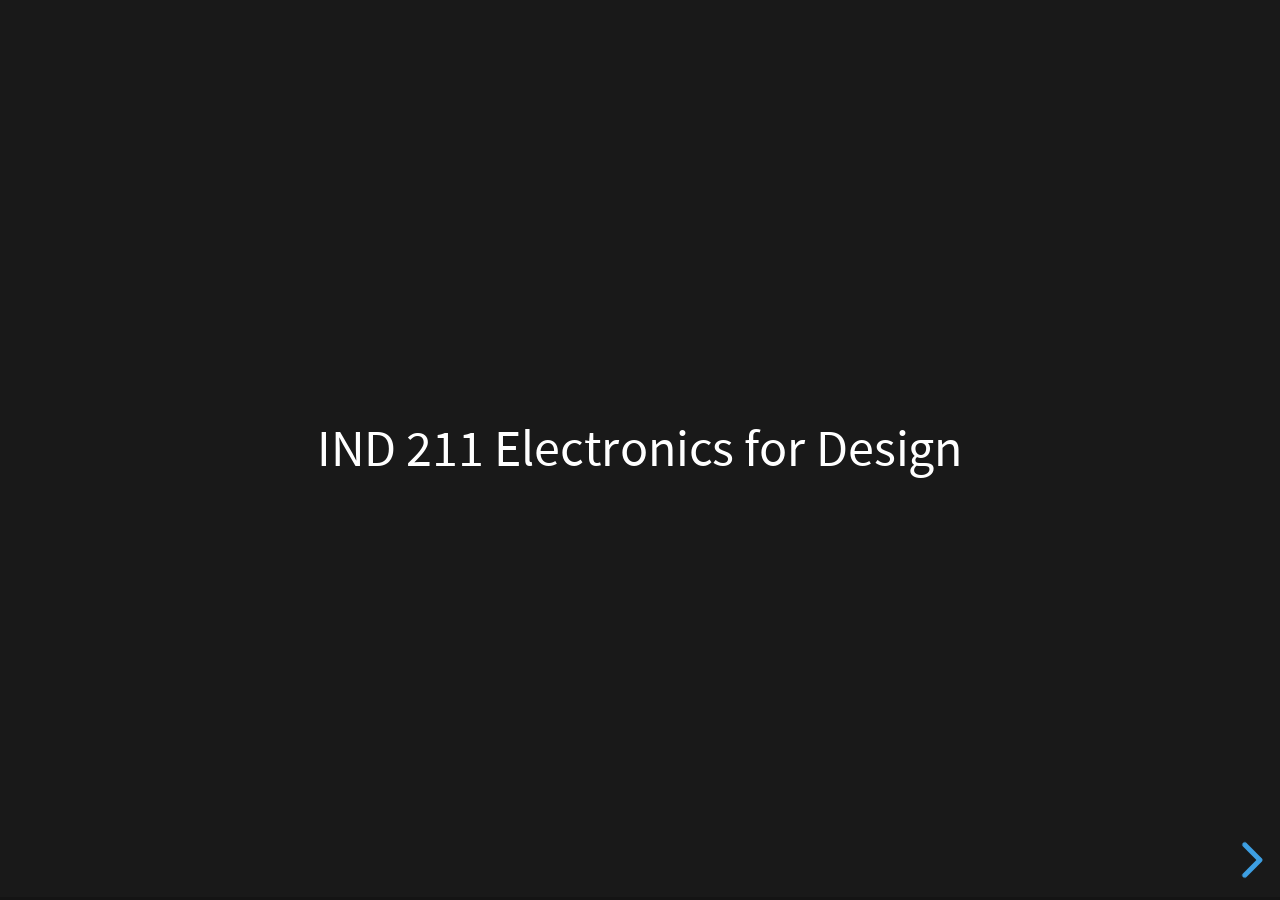
==== index.html @ 90562c4c "update slides indexing page" ====
<!doctype html>
<html lang="en">
	<head>
		<meta charset="utf-8">
		<meta name="viewport" content="width=device-width, initial-scale=1.0, maximum-scale=1.0, user-scalable=no">

		<title>reveal.js</title>

		<link rel="stylesheet" href="dist/reset.css">
		<link rel="stylesheet" href="dist/reveal.css">
		<link rel="stylesheet" href="dist/theme/black.css">

		<!-- Theme used for syntax highlighted code -->
		<link rel="stylesheet" href="plugin/highlight/monokai.css">
	</head>
	<body>
		<div class="reveal">
			<div class="slides">
				<section>IND 211 Electronics for Design</section>
				<section>From Physical Computing to Soma Design</section>
			</div>
		</div>

		<script src="dist/reveal.js"></script>
		<script src="plugin/notes/notes.js"></script>
		<script src="plugin/markdown/markdown.js"></script>
		<script src="plugin/highlight/highlight.js"></script>
		<script>
			// More info about initialization & config:
			// - https://revealjs.com/initialization/
			// - https://revealjs.com/config/
			Reveal.initialize({
				hash: true,

				// Learn about plugins: https://revealjs.com/plugins/
				plugins: [ RevealMarkdown, RevealHighlight, RevealNotes ]
			});
		</script>
	</body>
</html>
---- dist/reveal.css ----
/**
 * reveal.js 5.2.0
 * https://revealjs.com
 * MIT licensed
 *
 * Copyright (C) 2011-2024 Hakim El Hattab, https://hakim.se
 */

.reveal .r-stretch,.reveal .stretch{max-width:none;max-height:none}.reveal pre.r-stretch code,.reveal pre.stretch code{height:100%;max-height:100%;box-sizing:border-box}.reveal .r-fit-text{display:inline-block;white-space:nowrap}.reveal .r-stack{display:grid;grid-template-rows:100%}.reveal .r-stack>*{grid-area:1/1;margin:auto}.reveal .r-hstack,.reveal .r-vstack{display:flex}.reveal .r-hstack img,.reveal .r-hstack video,.reveal .r-vstack img,.reveal .r-vstack video{min-width:0;min-height:0;object-fit:contain}.reveal .r-vstack{flex-direction:column;align-items:center;justify-content:center}.reveal .r-hstack{flex-direction:row;align-items:center;justify-content:center}.reveal .items-stretch{align-items:stretch}.reveal .items-start{align-items:flex-start}.reveal .items-center{align-items:center}.reveal .items-end{align-items:flex-end}.reveal .justify-between{justify-content:space-between}.reveal .justify-around{justify-content:space-around}.reveal .justify-start{justify-content:flex-start}.reveal .justify-center{justify-content:center}.reveal .justify-end{justify-content:flex-end}html.reveal-full-page{width:100%;height:100%;height:100vh;height:calc(var(--vh,1vh) * 100);height:100dvh;overflow:hidden}.reveal-viewport{height:100%;overflow:hidden;position:relative;line-height:1;margin:0;background-color:#fff;color:#000;--r-controls-spacing:12px;--r-overlay-header-height:40px;--r-overlay-margin:0px;--r-overlay-padding:6px;--r-overlay-gap:5px}@media screen and (max-width:1024px),(max-height:768px){.reveal-viewport{--r-overlay-header-height:26px}}.reveal-viewport:fullscreen{top:0!important;left:0!important;width:100%!important;height:100%!important;transform:none!important}.reveal .fragment{transition:all .2s ease}.reveal .fragment:not(.custom){opacity:0;visibility:hidden;will-change:opacity}.reveal .fragment.visible{opacity:1;visibility:inherit}.reveal .fragment.disabled{transition:none}.reveal .fragment.grow{opacity:1;visibility:inherit}.reveal .fragment.grow.visible{transform:scale(1.3)}.reveal .fragment.shrink{opacity:1;visibility:inherit}.reveal .fragment.shrink.visible{transform:scale(.7)}.reveal .fragment.zoom-in{transform:scale(.1)}.reveal .fragment.zoom-in.visible{transform:none}.reveal .fragment.fade-out{opacity:1;visibility:inherit}.reveal .fragment.fade-out.visible{opacity:0;visibility:hidden}.reveal .fragment.semi-fade-out{opacity:1;visibility:inherit}.reveal .fragment.semi-fade-out.visible{opacity:.5;visibility:inherit}.reveal .fragment.strike{opacity:1;visibility:inherit}.reveal .fragment.strike.visible{text-decoration:line-through}.reveal .fragment.fade-up{transform:translate(0,40px)}.reveal .fragment.fade-up.visible{transform:translate(0,0)}.reveal .fragment.fade-down{transform:translate(0,-40px)}.reveal .fragment.fade-down.visible{transform:translate(0,0)}.reveal .fragment.fade-right{transform:translate(-40px,0)}.reveal .fragment.fade-right.visible{transform:translate(0,0)}.reveal .fragment.fade-left{transform:translate(40px,0)}.reveal .fragment.fade-left.visible{transform:translate(0,0)}.reveal .fragment.current-visible,.reveal .fragment.fade-in-then-out{opacity:0;visibility:hidden}.reveal .fragment.current-visible.current-fragment,.reveal .fragment.fade-in-then-out.current-fragment{opacity:1;visibility:inherit}.reveal .fragment.fade-in-then-semi-out{opacity:0;visibility:hidden}.reveal .fragment.fade-in-then-semi-out.visible{opacity:.5;visibility:inherit}.reveal .fragment.fade-in-then-semi-out.current-fragment{opacity:1;visibility:inherit}.reveal .fragment.highlight-blue,.reveal .fragment.highlight-current-blue,.reveal .fragment.highlight-current-green,.reveal .fragment.highlight-current-red,.reveal .fragment.highlight-green,.reveal .fragment.highlight-red{opacity:1;visibility:inherit}.reveal .fragment.highlight-red.visible{color:#ff2c2d}.reveal .fragment.highlight-green.visible{color:#17ff2e}.reveal .fragment.highlight-blue.visible{color:#1b91ff}.reveal .fragment.highlight-current-red.current-fragment{color:#ff2c2d}.reveal .fragment.highlight-current-green.current-fragment{color:#17ff2e}.reveal .fragment.highlight-current-blue.current-fragment{color:#1b91ff}.reveal:after{content:"";font-style:italic}.reveal iframe{z-index:1}.reveal a{position:relative}@keyframes bounce-right{0%,10%,25%,40%,50%{transform:translateX(0)}20%{transform:translateX(10px)}30%{transform:translateX(-5px)}}@keyframes bounce-left{0%,10%,25%,40%,50%{transform:translateX(0)}20%{transform:translateX(-10px)}30%{transform:translateX(5px)}}@keyframes bounce-down{0%,10%,25%,40%,50%{transform:translateY(0)}20%{transform:translateY(10px)}30%{transform:translateY(-5px)}}.reveal .controls{display:none;position:absolute;top:auto;bottom:var(--r-controls-spacing);right:var(--r-controls-spacing);left:auto;z-index:11;color:#000;pointer-events:none;font-size:10px}.reveal .controls button{position:absolute;padding:0;background-color:transparent;border:0;outline:0;cursor:pointer;color:currentColor;transform:scale(.9999);transition:color .2s ease,opacity .2s ease,transform .2s ease;z-index:2;pointer-events:auto;font-size:inherit;visibility:hidden;opacity:0;-webkit-appearance:none;-webkit-tap-highlight-color:transparent}.reveal .controls .controls-arrow:after,.reveal .controls .controls-arrow:before{content:"";position:absolute;top:0;left:0;width:2.6em;height:.5em;border-radius:.25em;background-color:currentColor;transition:all .15s ease,background-color .8s ease;transform-origin:.2em 50%;will-change:transform}.reveal .controls .controls-arrow{position:relative;width:3.6em;height:3.6em}.reveal .controls .controls-arrow:before{transform:translateX(.5em) translateY(1.55em) rotate(45deg)}.reveal .controls .controls-arrow:after{transform:translateX(.5em) translateY(1.55em) rotate(-45deg)}.reveal .controls .controls-arrow:hover:before{transform:translateX(.5em) translateY(1.55em) rotate(40deg)}.reveal .controls .controls-arrow:hover:after{transform:translateX(.5em) translateY(1.55em) rotate(-40deg)}.reveal .controls .controls-arrow:active:before{transform:translateX(.5em) translateY(1.55em) rotate(36deg)}.reveal .controls .controls-arrow:active:after{transform:translateX(.5em) translateY(1.55em) rotate(-36deg)}.reveal .controls .navigate-left{right:6.4em;bottom:3.2em;transform:translateX(-10px)}.reveal .controls .navigate-left.highlight{animation:bounce-left 2s 50 both ease-out}.reveal .controls .navigate-right{right:0;bottom:3.2em;transform:translateX(10px)}.reveal .controls .navigate-right .controls-arrow{transform:rotate(180deg)}.reveal .controls .navigate-right.highlight{animation:bounce-right 2s 50 both ease-out}.reveal .controls .navigate-up{right:3.2em;bottom:6.4em;transform:translateY(-10px)}.reveal .controls .navigate-up .controls-arrow{transform:rotate(90deg)}.reveal .controls .navigate-down{right:3.2em;bottom:-1.4em;padding-bottom:1.4em;transform:translateY(10px)}.reveal .controls .navigate-down .controls-arrow{transform:rotate(-90deg)}.reveal .controls .navigate-down.highlight{animation:bounce-down 2s 50 both ease-out}.reveal .controls[data-controls-back-arrows=faded] .navigate-up.enabled{opacity:.3}.reveal .controls[data-controls-back-arrows=faded] .navigate-up.enabled:hover{opacity:1}.reveal .controls[data-controls-back-arrows=hidden] .navigate-up.enabled{opacity:0;visibility:hidden}.reveal .controls .enabled{visibility:visible;opacity:.9;cursor:pointer;transform:none}.reveal .controls .enabled.fragmented{opacity:.5}.reveal .controls .enabled.fragmented:hover,.reveal .controls .enabled:hover{opacity:1}.reveal:not(.rtl) .controls[data-controls-back-arrows=faded] .navigate-left.enabled{opacity:.3}.reveal:not(.rtl) .controls[data-controls-back-arrows=faded] .navigate-left.enabled:hover{opacity:1}.reveal:not(.rtl) .controls[data-controls-back-arrows=hidden] .navigate-left.enabled{opacity:0;visibility:hidden}.reveal.rtl .controls[data-controls-back-arrows=faded] .navigate-right.enabled{opacity:.3}.reveal.rtl .controls[data-controls-back-arrows=faded] .navigate-right.enabled:hover{opacity:1}.reveal.rtl .controls[data-controls-back-arrows=hidden] .navigate-right.enabled{opacity:0;visibility:hidden}.reveal[data-navigation-mode=linear].has-horizontal-slides .navigate-down,.reveal[data-navigation-mode=linear].has-horizontal-slides .navigate-up{display:none}.reveal:not(.has-vertical-slides) .controls .navigate-left,.reveal[data-navigation-mode=linear].has-horizontal-slides .navigate-left{bottom:1.4em;right:5.5em}.reveal:not(.has-vertical-slides) .controls .navigate-right,.reveal[data-navigation-mode=linear].has-horizontal-slides .navigate-right{bottom:1.4em;right:.5em}.reveal:not(.has-horizontal-slides) .controls .navigate-up{right:1.4em;bottom:5em}.reveal:not(.has-horizontal-slides) .controls .navigate-down{right:1.4em;bottom:.5em}.reveal.has-dark-background .controls{color:#fff}.reveal.has-light-background .controls{color:#000}.reveal.no-hover .controls .controls-arrow:active:before,.reveal.no-hover .controls .controls-arrow:hover:before{transform:translateX(.5em) translateY(1.55em) rotate(45deg)}.reveal.no-hover .controls .controls-arrow:active:after,.reveal.no-hover .controls .controls-arrow:hover:after{transform:translateX(.5em) translateY(1.55em) rotate(-45deg)}@media screen and (min-width:500px){.reveal-viewport{--r-controls-spacing:0.8em}.reveal .controls[data-controls-layout=edges]{top:0;right:0;bottom:0;left:0}.reveal .controls[data-controls-layout=edges] .navigate-down,.reveal .controls[data-controls-layout=edges] .navigate-left,.reveal .controls[data-controls-layout=edges] .navigate-right,.reveal .controls[data-controls-layout=edges] .navigate-up{bottom:auto;right:auto}.reveal .controls[data-controls-layout=edges] .navigate-left{top:50%;left:var(--r-controls-spacing);margin-top:-1.8em}.reveal .controls[data-controls-layout=edges] .navigate-right{top:50%;right:var(--r-controls-spacing);margin-top:-1.8em}.reveal .controls[data-controls-layout=edges] .navigate-up{top:var(--r-controls-spacing);left:50%;margin-left:-1.8em}.reveal .controls[data-controls-layout=edges] .navigate-down{bottom:calc(var(--r-controls-spacing) - 1.4em + .3em);left:50%;margin-left:-1.8em}}.reveal .progress{position:absolute;display:none;height:3px;width:100%;bottom:0;left:0;z-index:10;background-color:rgba(0,0,0,.2);color:#fff}.reveal .progress:after{content:"";display:block;position:absolute;height:10px;width:100%;top:-10px}.reveal .progress span{display:block;height:100%;width:100%;background-color:currentColor;transition:transform .8s cubic-bezier(.26,.86,.44,.985);transform-origin:0 0;transform:scaleX(0)}.reveal .slide-number{position:absolute;display:block;right:8px;bottom:8px;z-index:31;font-family:Helvetica,sans-serif;font-size:12px;line-height:1;color:#fff;background-color:rgba(0,0,0,.4);padding:5px}.reveal .slide-number a{color:currentColor}.reveal .slide-number-delimiter{margin:0 3px}.reveal{position:relative;width:100%;height:100%;overflow:hidden;touch-action:pinch-zoom}.reveal.embedded{touch-action:pan-y}.reveal.embedded.is-vertical-slide{touch-action:none}.reveal .slides{position:absolute;width:100%;height:100%;top:0;right:0;bottom:0;left:0;margin:auto;pointer-events:none;overflow:visible;z-index:1;text-align:center;perspective:600px;perspective-origin:50% 40%}.reveal .slides>section{perspective:600px}.reveal .slides>section,.reveal .slides>section>section{display:none;position:absolute;width:100%;pointer-events:auto;z-index:10;transform-style:flat;transition:transform-origin .8s cubic-bezier(.26,.86,.44,.985),transform .8s cubic-bezier(.26,.86,.44,.985),visibility .8s cubic-bezier(.26,.86,.44,.985),opacity .8s cubic-bezier(.26,.86,.44,.985)}.reveal[data-transition-speed=fast] .slides section{transition-duration:.4s}.reveal[data-transition-speed=slow] .slides section{transition-duration:1.2s}.reveal .slides section[data-transition-speed=fast]{transition-duration:.4s}.reveal .slides section[data-transition-speed=slow]{transition-duration:1.2s}.reveal .slides>section.stack{padding-top:0;padding-bottom:0;pointer-events:none;height:100%}.reveal .slides>section.present,.reveal .slides>section>section.present{display:block;z-index:11;opacity:1}.reveal .slides>section:empty,.reveal .slides>section>section:empty,.reveal .slides>section>section[data-background-interactive],.reveal .slides>section[data-background-interactive]{pointer-events:none}.reveal.center,.reveal.center .slides,.reveal.center .slides section{min-height:0!important}.reveal .slides>section:not(.present),.reveal .slides>section>section:not(.present){pointer-events:none}.reveal.overview .slides>section,.reveal.overview .slides>section>section{pointer-events:auto}.reveal .slides>section.future,.reveal .slides>section.future>section,.reveal .slides>section.past,.reveal .slides>section.past>section,.reveal .slides>section>section.future,.reveal .slides>section>section.past{opacity:0}.reveal .slides>section[data-transition=slide].past,.reveal .slides>section[data-transition~=slide-out].past,.reveal.slide .slides>section:not([data-transition]).past{transform:translate(-150%,0)}.reveal .slides>section[data-transition=slide].future,.reveal .slides>section[data-transition~=slide-in].future,.reveal.slide .slides>section:not([data-transition]).future{transform:translate(150%,0)}.reveal .slides>section>section[data-transition=slide].past,.reveal .slides>section>section[data-transition~=slide-out].past,.reveal.slide .slides>section>section:not([data-transition]).past{transform:translate(0,-150%)}.reveal .slides>section>section[data-transition=slide].future,.reveal .slides>section>section[data-transition~=slide-in].future,.reveal.slide .slides>section>section:not([data-transition]).future{transform:translate(0,150%)}.reveal .slides>section[data-transition=linear].past,.reveal .slides>section[data-transition~=linear-out].past,.reveal.linear .slides>section:not([data-transition]).past{transform:translate(-150%,0)}.reveal .slides>section[data-transition=linear].future,.reveal .slides>section[data-transition~=linear-in].future,.reveal.linear .slides>section:not([data-transition]).future{transform:translate(150%,0)}.reveal .slides>section>section[data-transition=linear].past,.reveal .slides>section>section[data-transition~=linear-out].past,.reveal.linear .slides>section>section:not([data-transition]).past{transform:translate(0,-150%)}.reveal .slides>section>section[data-transition=linear].future,.reveal .slides>section>section[data-transition~=linear-in].future,.reveal.linear .slides>section>section:not([data-transition]).future{transform:translate(0,150%)}.reveal .slides section[data-transition=default].stack,.reveal.default .slides section.stack{transform-style:preserve-3d}.reveal .slides>section[data-transition=default].past,.reveal .slides>section[data-transition~=default-out].past,.reveal.default .slides>section:not([data-transition]).past{transform:translate3d(-100%,0,0) rotateY(-90deg) translate3d(-100%,0,0)}.reveal .slides>section[data-transition=default].future,.reveal .slides>section[data-transition~=default-in].future,.reveal.default .slides>section:not([data-transition]).future{transform:translate3d(100%,0,0) rotateY(90deg) translate3d(100%,0,0)}.reveal .slides>section>section[data-transition=default].past,.reveal .slides>section>section[data-transition~=default-out].past,.reveal.default .slides>section>section:not([data-transition]).past{transform:translate3d(0,-300px,0) rotateX(70deg) translate3d(0,-300px,0)}.reveal .slides>section>section[data-transition=default].future,.reveal .slides>section>section[data-transition~=default-in].future,.reveal.default .slides>section>section:not([data-transition]).future{transform:translate3d(0,300px,0) rotateX(-70deg) translate3d(0,300px,0)}.reveal .slides section[data-transition=convex].stack,.reveal.convex .slides section.stack{transform-style:preserve-3d}.reveal .slides>section[data-transition=convex].past,.reveal .slides>section[data-transition~=convex-out].past,.reveal.convex .slides>section:not([data-transition]).past{transform:translate3d(-100%,0,0) rotateY(-90deg) translate3d(-100%,0,0)}.reveal .slides>section[data-transition=convex].future,.reveal .slides>section[data-transition~=convex-in].future,.reveal.convex .slides>section:not([data-transition]).future{transform:translate3d(100%,0,0) rotateY(90deg) translate3d(100%,0,0)}.reveal .slides>section>section[data-transition=convex].past,.reveal .slides>section>section[data-transition~=convex-out].past,.reveal.convex .slides>section>section:not([data-transition]).past{transform:translate3d(0,-300px,0) rotateX(70deg) translate3d(0,-300px,0)}.reveal .slides>section>section[data-transition=convex].future,.reveal .slides>section>section[data-transition~=convex-in].future,.reveal.convex .slides>section>section:not([data-transition]).future{transform:translate3d(0,300px,0) rotateX(-70deg) translate3d(0,300px,0)}.reveal .slides section[data-transition=concave].stack,.reveal.concave .slides section.stack{transform-style:preserve-3d}.reveal .slides>section[data-transition=concave].past,.reveal .slides>section[data-transition~=concave-out].past,.reveal.concave .slides>section:not([data-transition]).past{transform:translate3d(-100%,0,0) rotateY(90deg) translate3d(-100%,0,0)}.reveal .slides>section[data-transition=concave].future,.reveal .slides>section[data-transition~=concave-in].future,.reveal.concave .slides>section:not([data-transition]).future{transform:translate3d(100%,0,0) rotateY(-90deg) translate3d(100%,0,0)}.reveal .slides>section>section[data-transition=concave].past,.reveal .slides>section>section[data-transition~=concave-out].past,.reveal.concave .slides>section>section:not([data-transition]).past{transform:translate3d(0,-80%,0) rotateX(-70deg) translate3d(0,-80%,0)}.reveal .slides>section>section[data-transition=concave].future,.reveal .slides>section>section[data-transition~=concave-in].future,.reveal.concave .slides>section>section:not([data-transition]).future{transform:translate3d(0,80%,0) rotateX(70deg) translate3d(0,80%,0)}.reveal .slides section[data-transition=zoom],.reveal.zoom .slides section:not([data-transition]){transition-timing-function:ease}.reveal .slides>section[data-transition=zoom].past,.reveal .slides>section[data-transition~=zoom-out].past,.reveal.zoom .slides>section:not([data-transition]).past{visibility:hidden;transform:scale(16)}.reveal .slides>section[data-transition=zoom].future,.reveal .slides>section[data-transition~=zoom-in].future,.reveal.zoom .slides>section:not([data-transition]).future{visibility:hidden;transform:scale(.2)}.reveal .slides>section>section[data-transition=zoom].past,.reveal .slides>section>section[data-transition~=zoom-out].past,.reveal.zoom .slides>section>section:not([data-transition]).past{transform:scale(16)}.reveal .slides>section>section[data-transition=zoom].future,.reveal .slides>section>section[data-transition~=zoom-in].future,.reveal.zoom .slides>section>section:not([data-transition]).future{transform:scale(.2)}.reveal.cube .slides{perspective:1300px}.reveal.cube .slides section{padding:30px;min-height:700px;backface-visibility:hidden;box-sizing:border-box;transform-style:preserve-3d}.reveal.center.cube .slides section{min-height:0}.reveal.cube .slides section:not(.stack):before{content:"";position:absolute;display:block;width:100%;height:100%;left:0;top:0;background:rgba(0,0,0,.1);border-radius:4px;transform:translateZ(-20px)}.reveal.cube .slides section:not(.stack):after{content:"";position:absolute;display:block;width:90%;height:30px;left:5%;bottom:0;background:0 0;z-index:1;border-radius:4px;box-shadow:0 95px 25px rgba(0,0,0,.2);transform:translateZ(-90px) rotateX(65deg)}.reveal.cube .slides>section.stack{padding:0;background:0 0}.reveal.cube .slides>section.past{transform-origin:100% 0;transform:translate3d(-100%,0,0) rotateY(-90deg)}.reveal.cube .slides>section.future{transform-origin:0 0;transform:translate3d(100%,0,0) rotateY(90deg)}.reveal.cube .slides>section>section.past{transform-origin:0 100%;transform:translate3d(0,-100%,0) rotateX(90deg)}.reveal.cube .slides>section>section.future{transform-origin:0 0;transform:translate3d(0,100%,0) rotateX(-90deg)}.reveal.page .slides{perspective-origin:0 50%;perspective:3000px}.reveal.page .slides section{padding:30px;min-height:700px;box-sizing:border-box;transform-style:preserve-3d}.reveal.page .slides section.past{z-index:12}.reveal.page .slides section:not(.stack):before{content:"";position:absolute;display:block;width:100%;height:100%;left:0;top:0;background:rgba(0,0,0,.1);transform:translateZ(-20px)}.reveal.page .slides section:not(.stack):after{content:"";position:absolute;display:block;width:90%;height:30px;left:5%;bottom:0;background:0 0;z-index:1;border-radius:4px;box-shadow:0 95px 25px rgba(0,0,0,.2);transform:translateZ(-90px) rotateX(65deg)}.reveal.page .slides>section.stack{padding:0;background:0 0}.reveal.page .slides>section.past{transform-origin:0 0;transform:translate3d(-40%,0,0) rotateY(-80deg)}.reveal.page .slides>section.future{transform-origin:100% 0;transform:translate3d(0,0,0)}.reveal.page .slides>section>section.past{transform-origin:0 0;transform:translate3d(0,-40%,0) rotateX(80deg)}.reveal.page .slides>section>section.future{transform-origin:0 100%;transform:translate3d(0,0,0)}.reveal .slides section[data-transition=fade],.reveal.fade .slides section:not([data-transition]),.reveal.fade .slides>section>section:not([data-transition]){transform:none;transition:opacity .5s}.reveal.fade.overview .slides section,.reveal.fade.overview .slides>section>section{transition:none}.reveal .slides section[data-transition=none],.reveal.none .slides section:not([data-transition]){transform:none;transition:none}.reveal .pause-overlay{position:absolute;top:0;left:0;width:100%;height:100%;background:#000;visibility:hidden;opacity:0;z-index:100;transition:all 1s ease}.reveal .pause-overlay .resume-button{position:absolute;bottom:20px;right:20px;color:#ccc;border-radius:2px;padding:6px 14px;border:2px solid #ccc;font-size:16px;background:0 0;cursor:pointer}.reveal .pause-overlay .resume-button:hover{color:#fff;border-color:#fff}.reveal.paused .pause-overlay{visibility:visible;opacity:1}.reveal .no-transition,.reveal .no-transition *,.reveal .slides.disable-slide-transitions section{transition:none!important}.reveal .slides.disable-slide-transitions section{transform:none!important}.reveal .backgrounds{position:absolute;width:100%;height:100%;top:0;left:0;perspective:600px}.reveal .slide-background{display:none;position:absolute;width:100%;height:100%;opacity:0;visibility:hidden;overflow:hidden;background-color:rgba(0,0,0,0);transition:all .8s cubic-bezier(.26,.86,.44,.985)}.reveal .slide-background-content{position:absolute;width:100%;height:100%;background-position:50% 50%;background-repeat:no-repeat;background-size:cover}.reveal .slide-background.stack{display:block}.reveal .slide-background.present{opacity:1;visibility:visible;z-index:2}.print-pdf .reveal .slide-background{opacity:1!important;visibility:visible!important}.reveal .slide-background video{position:absolute;width:100%;height:100%;max-width:none;max-height:none;top:0;left:0;object-fit:cover}.reveal .slide-background[data-background-size=contain] video{object-fit:contain}.reveal>.backgrounds .slide-background[data-background-transition=none],.reveal[data-background-transition=none]>.backgrounds .slide-background:not([data-background-transition]){transition:none}.reveal>.backgrounds .slide-background[data-background-transition=slide],.reveal[data-background-transition=slide]>.backgrounds .slide-background:not([data-background-transition]){opacity:1}.reveal>.backgrounds .slide-background.past[data-background-transition=slide],.reveal[data-background-transition=slide]>.backgrounds .slide-background.past:not([data-background-transition]){transform:translate(-100%,0)}.reveal>.backgrounds .slide-background.future[data-background-transition=slide],.reveal[data-background-transition=slide]>.backgrounds .slide-background.future:not([data-background-transition]){transform:translate(100%,0)}.reveal>.backgrounds .slide-background>.slide-background.past[data-background-transition=slide],.reveal[data-background-transition=slide]>.backgrounds .slide-background>.slide-background.past:not([data-background-transition]){transform:translate(0,-100%)}.reveal>.backgrounds .slide-background>.slide-background.future[data-background-transition=slide],.reveal[data-background-transition=slide]>.backgrounds .slide-background>.slide-background.future:not([data-background-transition]){transform:translate(0,100%)}.reveal>.backgrounds .slide-background.past[data-background-transition=convex],.reveal[data-background-transition=convex]>.backgrounds .slide-background.past:not([data-background-transition]){opacity:0;transform:translate3d(-100%,0,0) rotateY(-90deg) translate3d(-100%,0,0)}.reveal>.backgrounds .slide-background.future[data-background-transition=convex],.reveal[data-background-transition=convex]>.backgrounds .slide-background.future:not([data-background-transition]){opacity:0;transform:translate3d(100%,0,0) rotateY(90deg) translate3d(100%,0,0)}.reveal>.backgrounds .slide-background>.slide-background.past[data-background-transition=convex],.reveal[data-background-transition=convex]>.backgrounds .slide-background>.slide-background.past:not([data-background-transition]){opacity:0;transform:translate3d(0,-100%,0) rotateX(90deg) translate3d(0,-100%,0)}.reveal>.backgrounds .slide-background>.slide-background.future[data-background-transition=convex],.reveal[data-background-transition=convex]>.backgrounds .slide-background>.slide-background.future:not([data-background-transition]){opacity:0;transform:translate3d(0,100%,0) rotateX(-90deg) translate3d(0,100%,0)}.reveal>.backgrounds .slide-background.past[data-background-transition=concave],.reveal[data-background-transition=concave]>.backgrounds .slide-background.past:not([data-background-transition]){opacity:0;transform:translate3d(-100%,0,0) rotateY(90deg) translate3d(-100%,0,0)}.reveal>.backgrounds .slide-background.future[data-background-transition=concave],.reveal[data-background-transition=concave]>.backgrounds .slide-background.future:not([data-background-transition]){opacity:0;transform:translate3d(100%,0,0) rotateY(-90deg) translate3d(100%,0,0)}.reveal>.backgrounds .slide-background>.slide-background.past[data-background-transition=concave],.reveal[data-background-transition=concave]>.backgrounds .slide-background>.slide-background.past:not([data-background-transition]){opacity:0;transform:translate3d(0,-100%,0) rotateX(-90deg) translate3d(0,-100%,0)}.reveal>.backgrounds .slide-background>.slide-background.future[data-background-transition=concave],.reveal[data-background-transition=concave]>.backgrounds .slide-background>.slide-background.future:not([data-background-transition]){opacity:0;transform:translate3d(0,100%,0) rotateX(90deg) translate3d(0,100%,0)}.reveal>.backgrounds .slide-background[data-background-transition=zoom],.reveal[data-background-transition=zoom]>.backgrounds .slide-background:not([data-background-transition]){transition-timing-function:ease}.reveal>.backgrounds .slide-background.past[data-background-transition=zoom],.reveal[data-background-transition=zoom]>.backgrounds .slide-background.past:not([data-background-transition]){opacity:0;visibility:hidden;transform:scale(16)}.reveal>.backgrounds .slide-background.future[data-background-transition=zoom],.reveal[data-background-transition=zoom]>.backgrounds .slide-background.future:not([data-background-transition]){opacity:0;visibility:hidden;transform:scale(.2)}.reveal>.backgrounds .slide-background>.slide-background.past[data-background-transition=zoom],.reveal[data-background-transition=zoom]>.backgrounds .slide-background>.slide-background.past:not([data-background-transition]){opacity:0;visibility:hidden;transform:scale(16)}.reveal>.backgrounds .slide-background>.slide-background.future[data-background-transition=zoom],.reveal[data-background-transition=zoom]>.backgrounds .slide-background>.slide-background.future:not([data-background-transition]){opacity:0;visibility:hidden;transform:scale(.2)}.reveal[data-transition-speed=fast]>.backgrounds .slide-background{transition-duration:.4s}.reveal[data-transition-speed=slow]>.backgrounds .slide-background{transition-duration:1.2s}.reveal [data-auto-animate-target^=unmatched]{will-change:opacity}.reveal section[data-auto-animate]:not(.stack):not([data-auto-animate=running]) [data-auto-animate-target^=unmatched]{opacity:0}.reveal.overview{perspective-origin:50% 50%;perspective:700px}.reveal.overview .slides section{height:100%;top:0!important;opacity:1!important;overflow:hidden;visibility:visible!important;cursor:pointer;box-sizing:border-box}.reveal.overview .slides section.present,.reveal.overview .slides section:hover{outline:10px solid rgba(150,150,150,.6);outline-offset:10px}.reveal.overview .slides section.present{outline:10px solid var(--r-link-color)}.reveal.overview .slides section .fragment{opacity:1;transition:none}.reveal.overview .slides section:after,.reveal.overview .slides section:before{display:none!important}.reveal.overview .slides>section.stack{padding:0;top:0!important;background:0 0;outline:0;overflow:visible}.reveal.overview .backgrounds{perspective:inherit}.reveal.overview .backgrounds .slide-background{opacity:1;visibility:visible;outline:10px solid rgba(150,150,150,.1);outline-offset:10px}.reveal.overview .backgrounds .slide-background.stack{overflow:visible}.reveal.overview .slides section,.reveal.overview-deactivating .slides section{transition:none}.reveal.overview .backgrounds .slide-background,.reveal.overview-deactivating .backgrounds .slide-background{transition:none}.reveal.rtl .slides,.reveal.rtl .slides h1,.reveal.rtl .slides h2,.reveal.rtl .slides h3,.reveal.rtl .slides h4,.reveal.rtl .slides h5,.reveal.rtl .slides h6{direction:rtl;font-family:sans-serif}.reveal.rtl code,.reveal.rtl pre{direction:ltr}.reveal.rtl ol,.reveal.rtl ul{text-align:right}.reveal.rtl .progress span{transform-origin:100% 0}.reveal.has-parallax-background .backgrounds{transition:all .8s ease}.reveal.has-parallax-background[data-transition-speed=fast] .backgrounds{transition-duration:.4s}.reveal.has-parallax-background[data-transition-speed=slow] .backgrounds{transition-duration:1.2s}@keyframes fade-in{from{opacity:0}to{opacity:1}}@keyframes scale-up{from{transform:scale(.95)}to{transform:scale(1)}}.reveal [data-preview-image],.reveal [data-preview-link]:not(a):not([data-preview-link=false]),.reveal [data-preview-video]{cursor:zoom-in}.r-overlay{position:absolute;top:var(--r-overlay-margin);right:var(--r-overlay-margin);bottom:var(--r-overlay-margin);left:var(--r-overlay-margin);border-radius:min(var(--r-overlay-margin),6px);z-index:99;background:rgba(0,0,0,.95);-webkit-backdrop-filter:blur(10px);backdrop-filter:blur(10px);transition:all .3s ease;color:#fff;animation:fade-in .3s ease;font-family:ui-sans-serif,system-ui,-apple-system,Helvetica,sans-serif}.r-overlay-viewport{position:absolute;top:var(--r-overlay-padding);right:var(--r-overlay-padding);bottom:var(--r-overlay-padding);left:var(--r-overlay-padding);gap:var(--r-overlay-gap);display:flex;flex-direction:column}.r-overlay-header{display:flex;z-index:2;box-sizing:border-box;align-items:center;justify-content:flex-end;height:var(--r-overlay-header-height);gap:6px}.r-overlay-header .r-overlay-button{all:unset;display:flex;align-items:center;justify-content:center;min-width:var(--r-overlay-header-height);min-height:var(--r-overlay-header-height);padding:0 calc(var(--r-overlay-header-height)/ 4);opacity:1;border-radius:6px;font-size:18px;gap:8px;cursor:pointer;box-sizing:border-box}.r-overlay-header .r-overlay-button:hover{opacity:1;background-color:rgba(255,255,255,.15)}.r-overlay-header .icon{display:inline-block;width:20px;height:20px;background-position:50% 50%;background-size:100%;background-repeat:no-repeat}.r-overlay-close .icon{background-image:url([data-uri])}.r-overlay-external .icon{background-image:url([data-uri])}.r-overlay-content{position:relative;display:grid;place-items:center;border-radius:6px;overflow:hidden;flex-grow:1;background-color:rgba(20,20,20,.8);animation:scale-up .5s cubic-bezier(.26,.86,.44,.985)}.r-overlay-spinner{position:absolute;display:block;top:50%;left:50%;width:32px;height:32px;margin:-16px 0 0 -16px;z-index:10;background-image:url([data-uri]%2F%2F%2F6%2Bvr8nJybW1tcDAwOjo6Nvb26ioqKOjo7Ozs%2FLy8vz8%2FAAAAAAAAAAAACH%2FC05FVFNDQVBFMi4wAwEAAAAh%2FhpDcmVhdGVkIHdpdGggYWpheGxvYWQuaW5mbwAh%[base64]%2FV%2FnmOM82XiHRLYKhKP1oZmADdEAAAh%2BQQJCgAAACwAAAAAIAAgAAAE6hDISWlZpOrNp1lGNRSdRpDUolIGw5RUYhhHukqFu8DsrEyqnWThGvAmhVlteBvojpTDDBUEIFwMFBRAmBkSgOrBFZogCASwBDEY%2FCZSg7GSE0gSCjQBMVG023xWBhklAnoEdhQEfyNqMIcKjhRsjEdnezB%2BA4k8gTwJhFuiW4dokXiloUepBAp5qaKpp6%2BHo7aWW54wl7obvEe0kRuoplCGepwSx2jJvqHEmGt6whJpGpfJCHmOoNHKaHx61WiSR92E4lbFoq%2BB6QDtuetcaBPnW6%2BO7wDHpIiK9SaVK5GgV543tzjgGcghAgAh%[base64]%2B%2BG%2Bw48edZPK%2BM6hLJpQg484enXIdQFSS1u6UhksENEQAAIfkECQoAAAAsAAAAACAAIAAABOcQyEmpGKLqzWcZRVUQnZYg1aBSh2GUVEIQ2aQOE%2BG%2BcD4ntpWkZQj1JIiZIogDFFyHI0UxQwFugMSOFIPJftfVAEoZLBbcLEFhlQiqGp1Vd140AUklUN3eCA51C1EWMzMCezCBBmkxVIVHBWd3HHl9JQOIJSdSnJ0TDKChCwUJjoWMPaGqDKannasMo6WnM562R5YluZRwur0wpgqZE7NKUm%2BFNRPIhjBJxKZteWuIBMN4zRMIVIhffcgojwCF117i4nlLnY5ztRLsnOk%2BaV%2BoJY7V7m76PdkS4trKcdg0Zc0tTcKkRAAAIfkECQoAAAAsAAAAACAAIAAABO4QyEkpKqjqzScpRaVkXZWQEximw1BSCUEIlDohrft6cpKCk5xid5MNJTaAIkekKGQkWyKHkvhKsR7ARmitkAYDYRIbUQRQjWBwJRzChi9CRlBcY1UN4g0%[base64]%[base64]%2BE71SRQeyqUToLA7VxF0JDyIQh%2FMVVPMt1ECZlfcjZJ9mIKoaTl1MRIl5o4CUKXOwmyrCInCKqcWtvadL2SYhyASyNDJ0uIiRMDjI0Fd30%2FiI2UA5GSS5UDj2l6NoqgOgN4gksEBgYFf0FDqKgHnyZ9OX8HrgYHdHpcHQULXAS2qKpENRg7eAMLC7kTBaixUYFkKAzWAAnLC7FLVxLWDBLKCwaKTULgEwbLA4hJtOkSBNqITT3xEgfLpBtzE%2FjiuL04RGEBgwWhShRgQExHBAAh%2BQQJCgAAACwAAAAAIAAgAAAE7xDISWlSqerNpyJKhWRdlSAVoVLCWk6JKlAqAavhO9UkUHsqlE6CwO1cRdCQ8iEIfzFVTzLdRAmZX3I2SfZiCqGk5dTESJeaOAlClzsJsqwiJwiqnFrb2nS9kmIcgEsjQydLiIlHehhpejaIjzh9eomSjZR%[base64]%2BE71SRQeyqUToLA7VxF0JDyIQh%[base64]%2BE71SRQeyqUToLA7VxF0JDyIQh%2FMVVPMt1ECZlfcjZJ9mIKoaTl1MRIl5o4CUKXOwmyrCInCKqcWtvadL2SYhyASyNDJ0uIiUd6GAULDJCRiXo1CpGXDJOUjY%2BYip9DhToJA4RBLwMLCwVDfRgbBAaqqoZ1XBMHswsHtxtFaH1iqaoGNgAIxRpbFAgfPQSqpbgGBqUD1wBXeCYp1AYZ19JJOYgH1KwA4UBvQwXUBxPqVD9L3sbp2BNk2xvvFPJd%2BMFCN6HAAIKgNggY0KtEBAAh%[base64]%2BvsYMDAzZQPC9VCNkDWUhGkuE5PxJNwiUK4UfLzOlD4WvzAHaoG9nxPi5d%2BjYUqfAhhykOFwJWiAAAIfkECQoAAAAsAAAAACAAIAAABPAQyElpUqnqzaciSoVkXVUMFaFSwlpOCcMYlErAavhOMnNLNo8KsZsMZItJEIDIFSkLGQoQTNhIsFehRww2CQLKF0tYGKYSg%2BygsZIuNqJksKgbfgIGepNo2cIUB3V1B3IvNiBYNQaDSTtfhhx0CwVPI0UJe0%2Bbm4g5VgcGoqOcnjmjqDSdnhgEoamcsZuXO1aWQy8KAwOAuTYYGwi7w5h%2BKr0SJ8MFihpNbx%2B4Erq7BYBuzsdiH1jCAzoSfl0rVirNbRXlBBlLX%2BBP0XJLAPGzTkAuAOqb0WT5AH7OcdCm5B8TgRwSRKIHQtaLCwg1RAAAOwAAAAAAAAAAAA%3D%3D);visibility:hidden;opacity:0}.r-overlay-preview .r-overlay-content iframe{width:100%;height:100%;max-width:100%;max-height:100%;border:0;opacity:0;visibility:hidden;transition:all .3s ease}.r-overlay-preview[data-state=loaded] iframe{opacity:1;visibility:visible}.r-overlay-preview .r-overlay-content img,.r-overlay-preview .r-overlay-content video{position:absolute;max-width:100%;max-height:100%;width:100%;height:100%;margin:0;object-fit:scale-down}.r-overlay-preview[data-preview-fit=none] img,.r-overlay-preview[data-preview-fit=none] video{object-fit:none}.r-overlay-preview[data-preview-fit=scale-down] img,.r-overlay-preview[data-preview-fit=scale-down] video{object-fit:scale-down}.r-overlay-preview[data-preview-fit=contain] img,.r-overlay-preview[data-preview-fit=contain] video{object-fit:contain}.r-overlay-preview[data-preview-fit=cover] img,.r-overlay-preview[data-preview-fit=cover] video{object-fit:cover}.r-overlay-preview[data-state=loaded] .r-overlay-content-inner{position:absolute;z-index:-1;left:0;top:45%;width:100%;text-align:center;letter-spacing:normal}.r-overlay-preview .r-overlay-error{font-size:18px;color:orange}.r-overlay-preview .x-frame-error{opacity:0;transition:opacity .3s ease .3s}.r-overlay-preview[data-state=loaded] .x-frame-error{opacity:1}.r-overlay-preview[data-state=loading] .r-overlay-spinner{opacity:.6;visibility:visible}.r-overlay-help .r-overlay-content{overflow:auto}.r-overlay-help-content{max-width:560px;padding:20px 0;margin:auto;text-align:center;letter-spacing:normal}.r-overlay-help-content .title{font-size:20px;margin-top:0}.r-overlay-help .r-overlay-help-content table{border:1px solid #fff;border-collapse:collapse;font-size:16px;text-align:left}.r-overlay-help .r-overlay-help-content table td,.r-overlay-help .r-overlay-help-content table th{width:240px;padding:14px;border:1px solid #fff;vertical-align:middle}.r-overlay-help .r-overlay-help-content table th{padding-top:20px;padding-bottom:20px}.reveal .playback{position:absolute;left:15px;bottom:20px;z-index:30;cursor:pointer;transition:all .4s ease;-webkit-tap-highlight-color:transparent}.reveal.overview .playback{opacity:0;visibility:hidden}.reveal .hljs{min-height:100%}.reveal .hljs table{margin:initial}.reveal .hljs-ln-code,.reveal .hljs-ln-numbers{padding:0;border:0}.reveal .hljs-ln-numbers{opacity:.6;padding-right:.75em;text-align:right;vertical-align:top}.reveal .hljs.has-highlights tr:not(.highlight-line){opacity:.4}.reveal .hljs.has-highlights.fragment{transition:all .2s ease}.reveal .hljs:not(:first-child).fragment{position:absolute;top:0;left:0;width:100%;box-sizing:border-box}.reveal pre[data-auto-animate-target]{overflow:hidden}.reveal pre[data-auto-animate-target] code{height:100%}.reveal .roll{display:inline-block;line-height:1.2;overflow:hidden;vertical-align:top;perspective:400px;perspective-origin:50% 50%}.reveal .roll:hover{background:0 0;text-shadow:none}.reveal .roll span{display:block;position:relative;padding:0 2px;pointer-events:none;transition:all .4s ease;transform-origin:50% 0;transform-style:preserve-3d;backface-visibility:hidden}.reveal .roll:hover span{background:rgba(0,0,0,.5);transform:translate3d(0,0,-45px) rotateX(90deg)}.reveal .roll span:after{content:attr(data-title);display:block;position:absolute;left:0;top:0;padding:0 2px;backface-visibility:hidden;transform-origin:50% 0;transform:translate3d(0,110%,0) rotateX(-90deg)}.reveal aside.notes{display:none}.reveal .speaker-notes{display:none;position:absolute;width:33.3333333333%;height:100%;top:0;left:100%;padding:14px 18px 14px 18px;z-index:1;font-size:18px;line-height:1.4;border:1px solid rgba(0,0,0,.05);color:#222;background-color:#f5f5f5;overflow:auto;box-sizing:border-box;text-align:left;font-family:Helvetica,sans-serif;-webkit-overflow-scrolling:touch}.reveal .speaker-notes .notes-placeholder{color:#ccc;font-style:italic}.reveal .speaker-notes:focus{outline:0}.reveal .speaker-notes:before{content:"Speaker notes";display:block;margin-bottom:10px;opacity:.5}.reveal.show-notes{max-width:75%;overflow:visible}.reveal.show-notes .speaker-notes{display:block}@media screen and (min-width:1600px){.reveal .speaker-notes{font-size:20px}}@media screen and (max-width:1024px){.reveal.show-notes{border-left:0;max-width:none;max-height:70%;max-height:70vh;overflow:visible}.reveal.show-notes .speaker-notes{top:100%;left:0;width:100%;height:30vh;border:0}}@media screen and (max-width:600px){.reveal.show-notes{max-height:60%;max-height:60vh}.reveal.show-notes .speaker-notes{top:100%;height:40vh}.reveal .speaker-notes{font-size:14px}}.reveal .jump-to-slide{position:absolute;top:15px;left:15px;z-index:30;font-size:32px;-webkit-tap-highlight-color:transparent}.reveal .jump-to-slide-input{background:0 0;padding:8px;font-size:inherit;color:currentColor;border:0}.reveal .jump-to-slide-input::placeholder{color:currentColor;opacity:.5}.reveal.has-dark-background .jump-to-slide-input{color:#fff}.reveal.has-light-background .jump-to-slide-input{color:#222}.reveal .jump-to-slide-input:focus{outline:0}.zoomed .reveal *,.zoomed .reveal :after,.zoomed .reveal :before{backface-visibility:visible!important}.zoomed .reveal .controls,.zoomed .reveal .progress{opacity:0}.zoomed .reveal .roll span{background:0 0}.zoomed .reveal .roll span:after{visibility:hidden}.reveal-viewport.loading-scroll-mode{visibility:hidden}.reveal-viewport.reveal-scroll{margin:0 auto;overflow:auto;overflow-x:hidden;overflow-y:auto;z-index:1;--r-scrollbar-width:7px;--r-scrollbar-trigger-size:5px;--r-controls-spacing:8px}@media screen and (max-width:500px){.reveal-viewport.reveal-scroll{--r-scrollbar-width:3px;--r-scrollbar-trigger-size:3px}}.reveal-viewport.reveal-scroll .backgrounds,.reveal-viewport.reveal-scroll .controls,.reveal-viewport.reveal-scroll .playback,.reveal-viewport.reveal-scroll .progress,.reveal-viewport.reveal-scroll .slide-number,.reveal-viewport.reveal-scroll .speaker-notes{display:none!important}.reveal-viewport.reveal-scroll .pause-overlay,.reveal-viewport.reveal-scroll .r-overlay{position:fixed}.reveal-viewport.reveal-scroll .reveal{overflow:visible;touch-action:manipulation}.reveal-viewport.reveal-scroll .slides{position:static;pointer-events:initial;left:auto;top:auto;width:100%!important;margin:0;padding:0;overflow:visible;display:block;perspective:none;perspective-origin:50% 50%}.reveal-viewport.reveal-scroll .scroll-page{position:relative;width:100%;height:calc(var(--page-height) + var(--page-scroll-padding));z-index:1;overflow:visible}.reveal-viewport.reveal-scroll .scroll-page-sticky{position:sticky;height:var(--page-height);top:0}.reveal-viewport.reveal-scroll .scroll-page-content{position:absolute;top:0;left:0;width:100%;height:100%;overflow:hidden}.reveal-viewport.reveal-scroll .scroll-page section{visibility:visible!important;display:block!important;position:absolute!important;width:var(--slide-width)!important;height:var(--slide-height)!important;top:50%!important;left:50%!important;opacity:1!important;transform:scale(var(--slide-scale)) translate(-50%,-50%)!important;transform-style:flat!important;transform-origin:0 0!important}.reveal-viewport.reveal-scroll .slide-background{display:block!important;position:absolute;top:0;left:0;width:100%;height:100%;z-index:auto!important;visibility:visible;opacity:1;touch-action:manipulation}.reveal-viewport.reveal-scroll[data-scrollbar=auto]::-webkit-scrollbar,.reveal-viewport.reveal-scroll[data-scrollbar=true]::-webkit-scrollbar{display:none}.reveal-viewport.reveal-scroll[data-scrollbar=auto],.reveal-viewport.reveal-scroll[data-scrollbar=true]{scrollbar-width:none}.reveal-viewport.has-dark-background,.reveal.has-dark-background{--r-overlay-element-bg-color:240,240,240;--r-overlay-element-fg-color:0,0,0}.reveal-viewport.has-light-background,.reveal.has-light-background{--r-overlay-element-bg-color:0,0,0;--r-overlay-element-fg-color:240,240,240}.reveal-viewport.reveal-scroll .scrollbar{position:sticky;top:50%;z-index:20;opacity:0;transition:all .3s ease}.reveal-viewport.reveal-scroll .scrollbar.visible,.reveal-viewport.reveal-scroll .scrollbar:hover{opacity:1}.reveal-viewport.reveal-scroll .scrollbar .scrollbar-inner{position:absolute;width:var(--r-scrollbar-width);height:calc(var(--viewport-height) - var(--r-controls-spacing) * 2);right:var(--r-controls-spacing);top:0;transform:translateY(-50%);border-radius:var(--r-scrollbar-width);z-index:10}.reveal-viewport.reveal-scroll .scrollbar .scrollbar-playhead{position:absolute;width:var(--r-scrollbar-width);height:var(--r-scrollbar-width);top:0;left:0;border-radius:var(--r-scrollbar-width);background-color:rgba(var(--r-overlay-element-bg-color),1);z-index:11;transition:background-color .2s ease}.reveal-viewport.reveal-scroll .scrollbar .scrollbar-slide{position:absolute;width:100%;background-color:rgba(var(--r-overlay-element-bg-color),.2);box-shadow:0 0 0 1px rgba(var(--r-overlay-element-fg-color),.1);border-radius:var(--r-scrollbar-width);transition:background-color .2s ease}.reveal-viewport.reveal-scroll .scrollbar .scrollbar-slide:after{content:"";position:absolute;width:200%;height:100%;top:0;left:-50%;background:rgba(0,0,0,0);z-index:-1}.reveal-viewport.reveal-scroll .scrollbar .scrollbar-slide.active,.reveal-viewport.reveal-scroll .scrollbar .scrollbar-slide:hover{background-color:rgba(var(--r-overlay-element-bg-color),.4)}.reveal-viewport.reveal-scroll .scrollbar .scrollbar-trigger{position:absolute;width:100%;transition:background-color .2s ease}.reveal-viewport.reveal-scroll .scrollbar .scrollbar-slide.active.has-triggers{background-color:rgba(var(--r-overlay-element-bg-color),.4);z-index:10}.reveal-viewport.reveal-scroll .scrollbar .scrollbar-slide.active .scrollbar-trigger:after{content:"";position:absolute;width:var(--r-scrollbar-trigger-size);height:var(--r-scrollbar-trigger-size);border-radius:20px;top:50%;left:50%;transform:translate(-50%,-50%);background-color:rgba(var(--r-overlay-element-bg-color),1);transition:transform .2s ease,opacity .2s ease;opacity:.4}.reveal-viewport.reveal-scroll .scrollbar .scrollbar-slide.active .scrollbar-trigger.active:after,.reveal-viewport.reveal-scroll .scrollbar .scrollbar-slide.active .scrollbar-trigger.active~.scrollbar-trigger:after{opacity:1}.reveal-viewport.reveal-scroll .scrollbar .scrollbar-slide.active .scrollbar-trigger~.scrollbar-trigger.active:after{transform:translate(calc(var(--r-scrollbar-width) * -2),0);background-color:rgba(var(--r-overlay-element-bg-color),1)}html.reveal-print *{-webkit-print-color-adjust:exact}html.reveal-print{width:100%;height:100%;overflow:visible}html.reveal-print body{margin:0 auto!important;border:0;padding:0;float:none!important;overflow:visible}html.reveal-print .nestedarrow,html.reveal-print .reveal .controls,html.reveal-print .reveal .playback,html.reveal-print .reveal .progress,html.reveal-print .reveal.overview,html.reveal-print .state-background{display:none!important}html.reveal-print .reveal pre code{overflow:hidden!important}html.reveal-print .reveal{width:auto!important;height:auto!important;overflow:hidden!important}html.reveal-print .reveal .slides{position:static;width:100%!important;height:auto!important;zoom:1!important;pointer-events:initial;left:auto;top:auto;margin:0!important;padding:0!important;overflow:visible;display:block;perspective:none;perspective-origin:50% 50%}html.reveal-print .reveal .slides .pdf-page{position:relative;overflow:hidden;z-index:1;page-break-after:always}html.reveal-print .reveal .slides .pdf-page:last-of-type{page-break-after:avoid}html.reveal-print .reveal .slides section{visibility:visible!important;display:block!important;position:absolute!important;margin:0!important;padding:0!important;box-sizing:border-box!important;min-height:1px;opacity:1!important;transform-style:flat!important;transform:none!important}html.reveal-print .reveal section.stack{position:relative!important;margin:0!important;padding:0!important;page-break-after:avoid!important;height:auto!important;min-height:auto!important}html.reveal-print .reveal img{box-shadow:none}html.reveal-print .reveal .backgrounds{display:none}html.reveal-print .reveal .slide-background{display:block!important;position:absolute;top:0;left:0;width:100%;height:100%;z-index:auto!important}html.reveal-print .reveal.show-notes{max-width:none;max-height:none}html.reveal-print .reveal .speaker-notes-pdf{display:block;width:100%;height:auto;max-height:none;top:auto;right:auto;bottom:auto;left:auto;z-index:100}html.reveal-print .reveal .speaker-notes-pdf[data-layout=separate-page]{position:relative;color:inherit;background-color:transparent;padding:20px;page-break-after:always;border:0}html.reveal-print .reveal .slide-number-pdf{display:block;position:absolute;font-size:14px;visibility:visible}html.reveal-print .aria-status{display:none}@media print{html:not(.print-pdf){overflow:visible;width:auto;height:auto}html:not(.print-pdf) body{margin:0;padding:0;overflow:visible}html:not(.print-pdf) .reveal{background:#fff;font-size:20pt}html:not(.print-pdf) .reveal .backgrounds,html:not(.print-pdf) .reveal .controls,html:not(.print-pdf) .reveal .progress,html:not(.print-pdf) .reveal .slide-number,html:not(.print-pdf) .reveal .state-background{display:none!important}html:not(.print-pdf) .reveal li,html:not(.print-pdf) .reveal p,html:not(.print-pdf) .reveal td{font-size:20pt!important;color:#000}html:not(.print-pdf) .reveal h1,html:not(.print-pdf) .reveal h2,html:not(.print-pdf) .reveal h3,html:not(.print-pdf) .reveal h4,html:not(.print-pdf) .reveal h5,html:not(.print-pdf) .reveal h6{color:#000!important;height:auto;line-height:normal;text-align:left;letter-spacing:normal}html:not(.print-pdf) .reveal h1{font-size:28pt!important}html:not(.print-pdf) .reveal h2{font-size:24pt!important}html:not(.print-pdf) .reveal h3{font-size:22pt!important}html:not(.print-pdf) .reveal h4{font-size:22pt!important;font-variant:small-caps}html:not(.print-pdf) .reveal h5{font-size:21pt!important}html:not(.print-pdf) .reveal h6{font-size:20pt!important;font-style:italic}html:not(.print-pdf) .reveal a:link,html:not(.print-pdf) .reveal a:visited{color:#000!important;font-weight:700;text-decoration:underline}html:not(.print-pdf) .reveal div,html:not(.print-pdf) .reveal ol,html:not(.print-pdf) .reveal p,html:not(.print-pdf) .reveal ul{visibility:visible;position:static;width:auto;height:auto;display:block;overflow:visible;margin:0;text-align:left!important}html:not(.print-pdf) .reveal pre,html:not(.print-pdf) .reveal table{margin-left:0;margin-right:0}html:not(.print-pdf) .reveal pre code{padding:20px}html:not(.print-pdf) .reveal blockquote{margin:20px 0}html:not(.print-pdf) .reveal .slides{position:static!important;width:auto!important;height:auto!important;left:0!important;top:0!important;margin-left:0!important;margin-top:0!important;padding:0!important;zoom:1!important;transform:none!important;overflow:visible!important;display:block!important;text-align:left!important;perspective:none;perspective-origin:50% 50%}html:not(.print-pdf) .reveal .slides section{visibility:visible!important;position:static!important;width:auto!important;height:auto!important;display:block!important;overflow:visible!important;left:0!important;top:0!important;margin-left:0!important;margin-top:0!important;padding:60px 20px!important;z-index:auto!important;opacity:1!important;page-break-after:always!important;transform-style:flat!important;transform:none!important;transition:none!important}html:not(.print-pdf) .reveal .slides section.stack{padding:0!important}html:not(.print-pdf) .reveal .slides section:last-of-type{page-break-after:avoid!important}html:not(.print-pdf) .reveal .slides section .fragment{opacity:1!important;visibility:visible!important;transform:none!important}html:not(.print-pdf) .reveal .r-fit-text{white-space:normal!important}html:not(.print-pdf) .reveal section img{display:block;margin:15px 0;background:#fff;border:1px solid #666;box-shadow:none}html:not(.print-pdf) .reveal section small{font-size:.8em}html:not(.print-pdf) .reveal .hljs{max-height:100%;white-space:pre-wrap;word-wrap:break-word;word-break:break-word;font-size:15pt}html:not(.print-pdf) .reveal .hljs .hljs-ln-numbers{white-space:nowrap}html:not(.print-pdf) .reveal .hljs td{font-size:inherit!important;color:inherit!important}}
---- dist/theme/black.css ----
/**
 * Black theme for reveal.js. This is the opposite of the 'white' theme.
 *
 * By Hakim El Hattab, http://hakim.se
 */
@import url(./fonts/source-sans-pro/source-sans-pro.css);
section.has-light-background, section.has-light-background h1, section.has-light-background h2, section.has-light-background h3, section.has-light-background h4, section.has-light-background h5, section.has-light-background h6 {
  color: #222;
}

/*********************************************
 * GLOBAL STYLES
 *********************************************/
:root {
  --r-background-color: #191919;
  --r-main-font: Source Sans Pro, Helvetica, sans-serif;
  --r-main-font-size: 42px;
  --r-main-color: #fff;
  --r-block-margin: 20px;
  --r-heading-margin: 0 0 20px 0;
  --r-heading-font: Source Sans Pro, Helvetica, sans-serif;
  --r-heading-color: #fff;
  --r-heading-line-height: 1.2;
  --r-heading-letter-spacing: normal;
  --r-heading-text-transform: uppercase;
  --r-heading-text-shadow: none;
  --r-heading-font-weight: 600;
  --r-heading1-text-shadow: none;
  --r-heading1-size: 2.5em;
  --r-heading2-size: 1.6em;
  --r-heading3-size: 1.3em;
  --r-heading4-size: 1em;
  --r-code-font: monospace;
  --r-link-color: #42affa;
  --r-link-color-dark: rgb(19.8216494845, 155.4536082474, 248.7783505155);
  --r-link-color-hover: rgb(94.35, 187, 250.75);
  --r-selection-background-color: rgba(66, 175, 250, 0.75);
  --r-selection-color: #fff;
  --r-overlay-element-bg-color: 240, 240, 240;
  --r-overlay-element-fg-color: 0, 0, 0;
}

.reveal-viewport {
  background: #191919;
  background-color: var(--r-background-color);
}

.reveal {
  font-family: var(--r-main-font);
  font-size: var(--r-main-font-size);
  font-weight: normal;
  color: var(--r-main-color);
}

.reveal ::selection {
  color: var(--r-selection-color);
  background: var(--r-selection-background-color);
  text-shadow: none;
}

.reveal ::-moz-selection {
  color: var(--r-selection-color);
  background: var(--r-selection-background-color);
  text-shadow: none;
}

.reveal .slides section,
.reveal .slides section > section {
  line-height: 1.3;
  font-weight: inherit;
}

/*********************************************
 * HEADERS
 *********************************************/
.reveal h1,
.reveal h2,
.reveal h3,
.reveal h4,
.reveal h5,
.reveal h6 {
  margin: var(--r-heading-margin);
  color: var(--r-heading-color);
  font-family: var(--r-heading-font);
  font-weight: var(--r-heading-font-weight);
  line-height: var(--r-heading-line-height);
  letter-spacing: var(--r-heading-letter-spacing);
  text-transform: var(--r-heading-text-transform);
  text-shadow: var(--r-heading-text-shadow);
  word-wrap: break-word;
}

.reveal h1 {
  font-size: var(--r-heading1-size);
}

.reveal h2 {
  font-size: var(--r-heading2-size);
}

.reveal h3 {
  font-size: var(--r-heading3-size);
}

.reveal h4 {
  font-size: var(--r-heading4-size);
}

.reveal h1 {
  text-shadow: var(--r-heading1-text-shadow);
}

/*********************************************
 * OTHER
 *********************************************/
.reveal p {
  margin: var(--r-block-margin) 0;
  line-height: 1.3;
}

/* Remove trailing margins after titles */
.reveal h1:last-child,
.reveal h2:last-child,
.reveal h3:last-child,
.reveal h4:last-child,
.reveal h5:last-child,
.reveal h6:last-child {
  margin-bottom: 0;
}

/* Ensure certain elements are never larger than the slide itself */
.reveal img,
.reveal video,
.reveal iframe {
  max-width: 95%;
  max-height: 95%;
}

.reveal strong,
.reveal b {
  font-weight: bold;
}

.reveal em {
  font-style: italic;
}

.reveal ol,
.reveal dl,
.reveal ul {
  display: inline-block;
  text-align: left;
  margin: 0 0 0 1em;
}

.reveal ol {
  list-style-type: decimal;
}

.reveal ul {
  list-style-type: disc;
}

.reveal ul ul {
  list-style-type: square;
}

.reveal ul ul ul {
  list-style-type: circle;
}

.reveal ul ul,
.reveal ul ol,
.reveal ol ol,
.reveal ol ul {
  display: block;
  margin-left: 40px;
}

.reveal dt {
  font-weight: bold;
}

.reveal dd {
  margin-left: 40px;
}

.reveal blockquote {
  display: block;
  position: relative;
  width: 70%;
  margin: var(--r-block-margin) auto;
  padding: 5px;
  font-style: italic;
  background: rgba(255, 255, 255, 0.05);
  box-shadow: 0px 0px 2px rgba(0, 0, 0, 0.2);
}

.reveal blockquote p:first-child,
.reveal blockquote p:last-child {
  display: inline-block;
}

.reveal q {
  font-style: italic;
}

.reveal pre {
  display: block;
  position: relative;
  width: 90%;
  margin: var(--r-block-margin) auto;
  text-align: left;
  font-size: 0.55em;
  font-family: var(--r-code-font);
  line-height: 1.2em;
  word-wrap: break-word;
  box-shadow: 0px 5px 15px rgba(0, 0, 0, 0.15);
}

.reveal code {
  font-family: var(--r-code-font);
  text-transform: none;
  tab-size: 2;
}

.reveal pre code {
  display: block;
  padding: 5px;
  overflow: auto;
  max-height: 400px;
  word-wrap: normal;
}

.reveal .code-wrapper {
  white-space: normal;
}

.reveal .code-wrapper code {
  white-space: pre;
}

.reveal table {
  margin: auto;
  border-collapse: collapse;
  border-spacing: 0;
}

.reveal table th {
  font-weight: bold;
}

.reveal table th,
.reveal table td {
  text-align: left;
  padding: 0.2em 0.5em 0.2em 0.5em;
  border-bottom: 1px solid;
}

.reveal table th[align=center],
.reveal table td[align=center] {
  text-align: center;
}

.reveal table th[align=right],
.reveal table td[align=right] {
  text-align: right;
}

.reveal table tbody tr:last-child th,
.reveal table tbody tr:last-child td {
  border-bottom: none;
}

.reveal sup {
  vertical-align: super;
  font-size: smaller;
}

.reveal sub {
  vertical-align: sub;
  font-size: smaller;
}

.reveal small {
  display: inline-block;
  font-size: 0.6em;
  line-height: 1.2em;
  vertical-align: top;
}

.reveal small * {
  vertical-align: top;
}

.reveal img {
  margin: var(--r-block-margin) 0;
}

/*********************************************
 * LINKS
 *********************************************/
.reveal a {
  color: var(--r-link-color);
  text-decoration: none;
  transition: color 0.15s ease;
}

.reveal a:hover {
  color: var(--r-link-color-hover);
  text-shadow: none;
  border: none;
}

.reveal .roll span:after {
  color: #fff;
  background: var(--r-link-color-dark);
}

/*********************************************
 * Frame helper
 *********************************************/
.reveal .r-frame {
  border: 4px solid var(--r-main-color);
  box-shadow: 0 0 10px rgba(0, 0, 0, 0.15);
}

.reveal a .r-frame {
  transition: all 0.15s linear;
}

.reveal a:hover .r-frame {
  border-color: var(--r-link-color);
  box-shadow: 0 0 20px rgba(0, 0, 0, 0.55);
}

/*********************************************
 * NAVIGATION CONTROLS
 *********************************************/
.reveal .controls {
  color: var(--r-link-color);
}

/*********************************************
 * PROGRESS BAR
 *********************************************/
.reveal .progress {
  background: rgba(0, 0, 0, 0.2);
  color: var(--r-link-color);
}

/*********************************************
 * PRINT BACKGROUND
 *********************************************/
@media print {
  .backgrounds {
    background-color: var(--r-background-color);
  }
}
---- plugin/highlight/monokai.css ----
/*
Monokai style - ported by Luigi Maselli - http://grigio.org
*/

.hljs {
  display: block;
  overflow-x: auto;
  padding: 0.5em;
  background: #272822;
  color: #ddd;
}

.hljs-tag,
.hljs-keyword,
.hljs-selector-tag,
.hljs-literal,
.hljs-strong,
.hljs-name {
  color: #f92672;
}

.hljs-code {
  color: #66d9ef;
}

.hljs-class .hljs-title {
  color: white;
}

.hljs-attribute,
.hljs-symbol,
.hljs-regexp,
.hljs-link {
  color: #bf79db;
}

.hljs-string,
.hljs-bullet,
.hljs-subst,
.hljs-title,
.hljs-section,
.hljs-emphasis,
.hljs-type,
.hljs-built_in,
.hljs-builtin-name,
.hljs-selector-attr,
.hljs-selector-pseudo,
.hljs-addition,
.hljs-variable,
.hljs-template-tag,
.hljs-template-variable {
  color: #a6e22e;
}

.hljs-comment,
.hljs-quote,
.hljs-deletion,
.hljs-meta {
  color: #75715e;
}

.hljs-keyword,
.hljs-selector-tag,
.hljs-literal,
.hljs-doctag,
.hljs-title,
.hljs-section,
.hljs-type,
.hljs-selector-id {
  font-weight: bold;
}
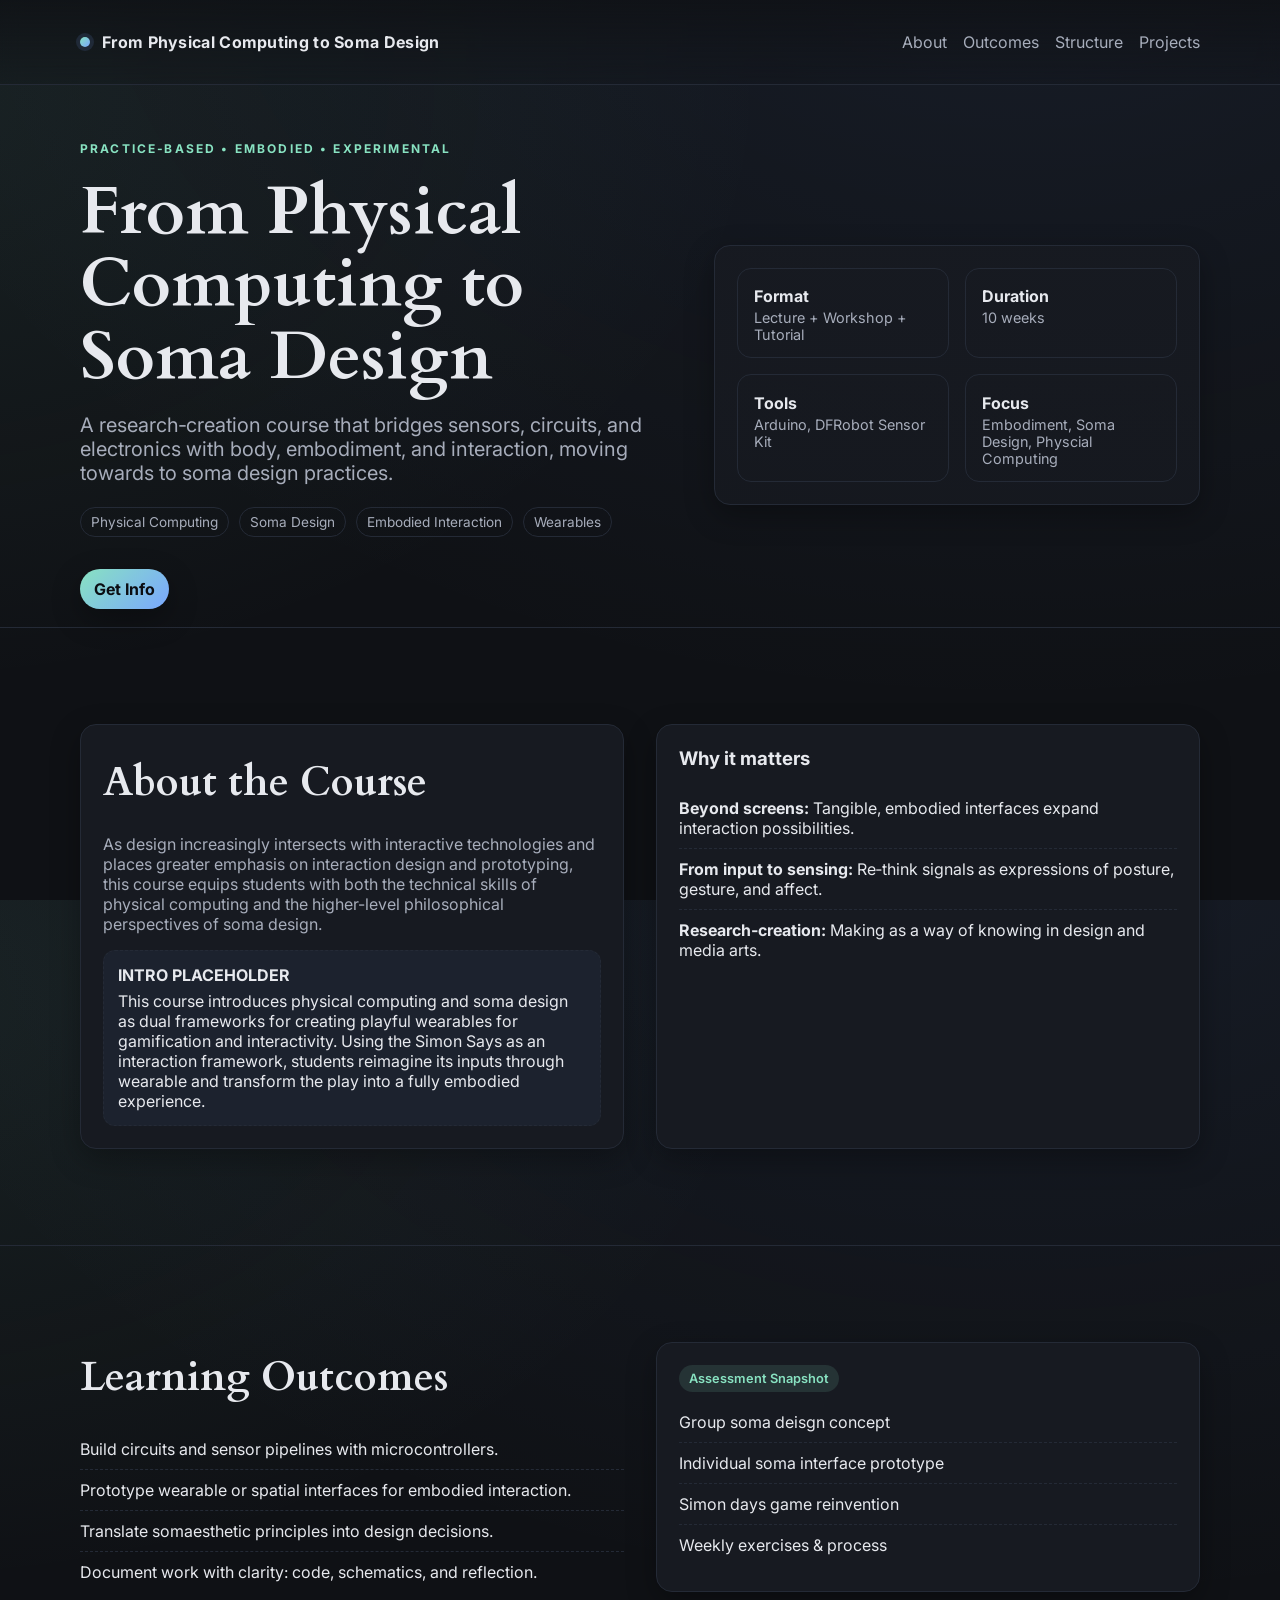
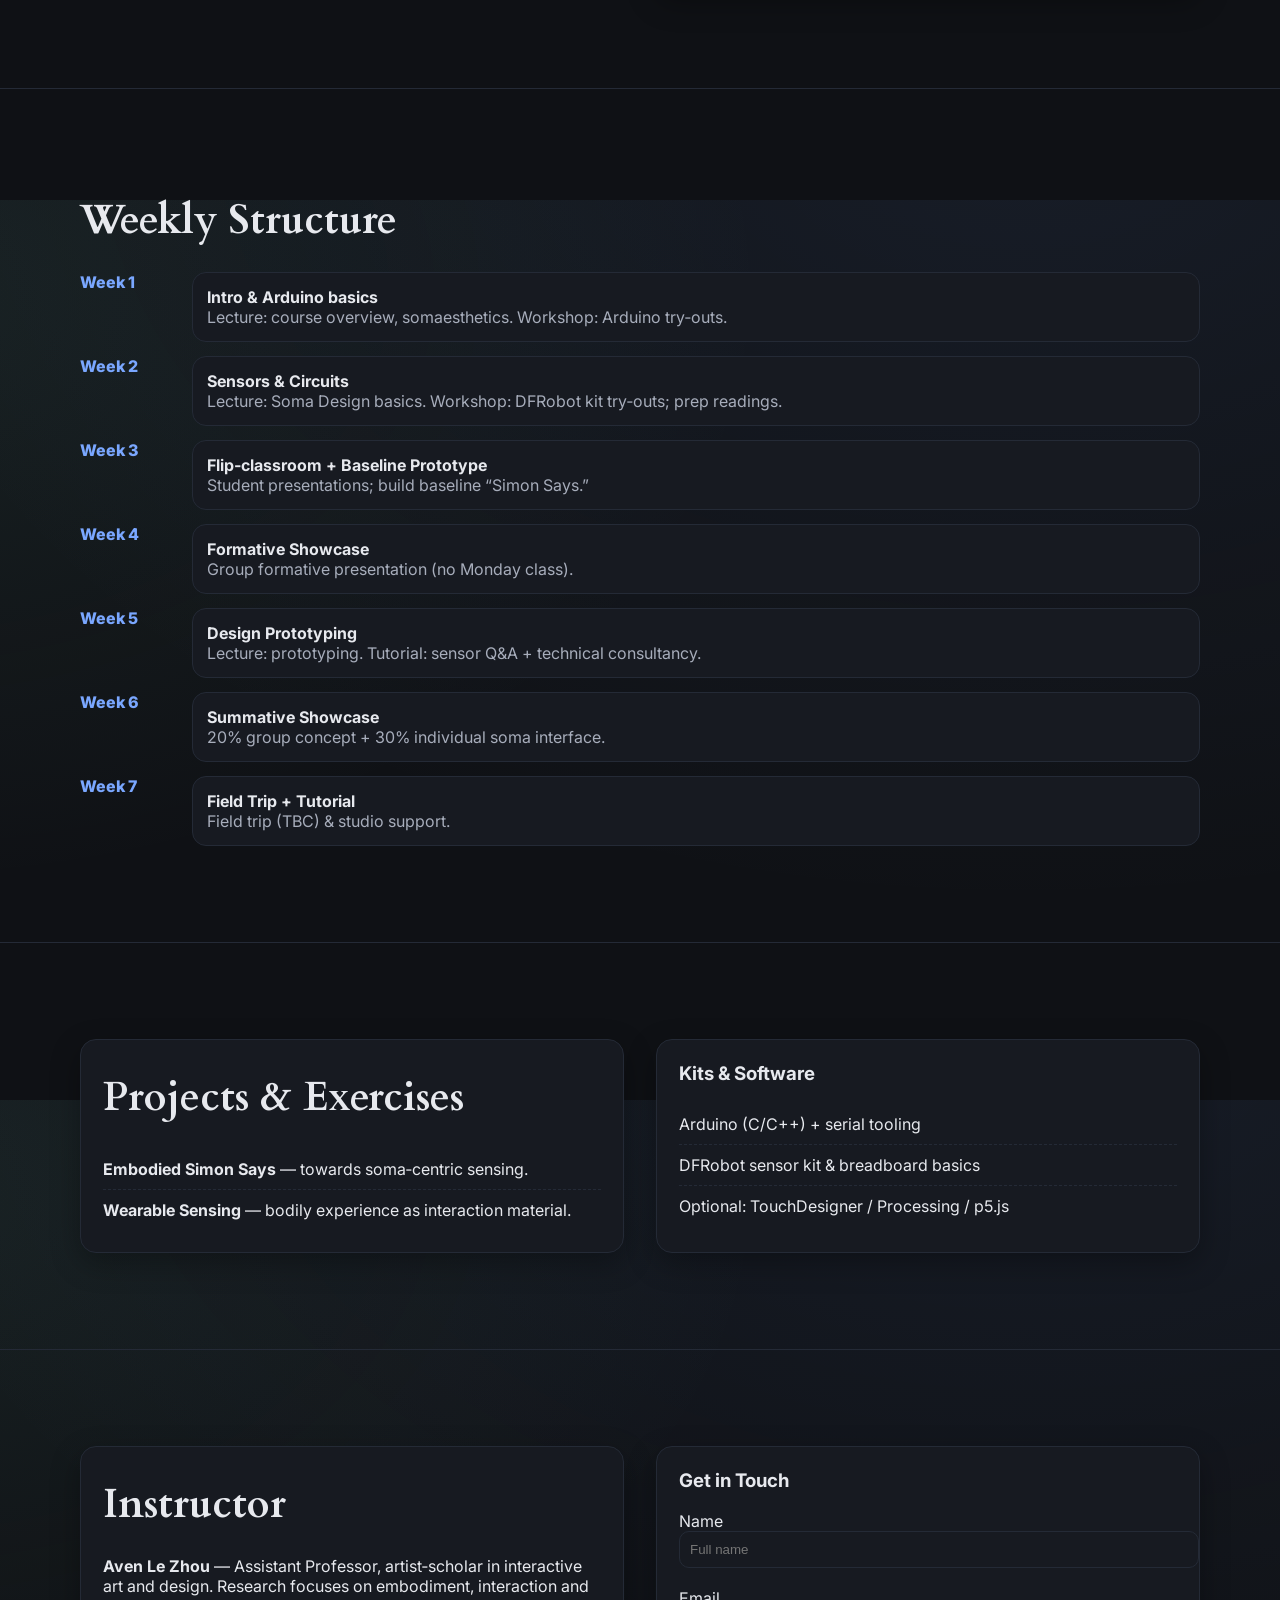
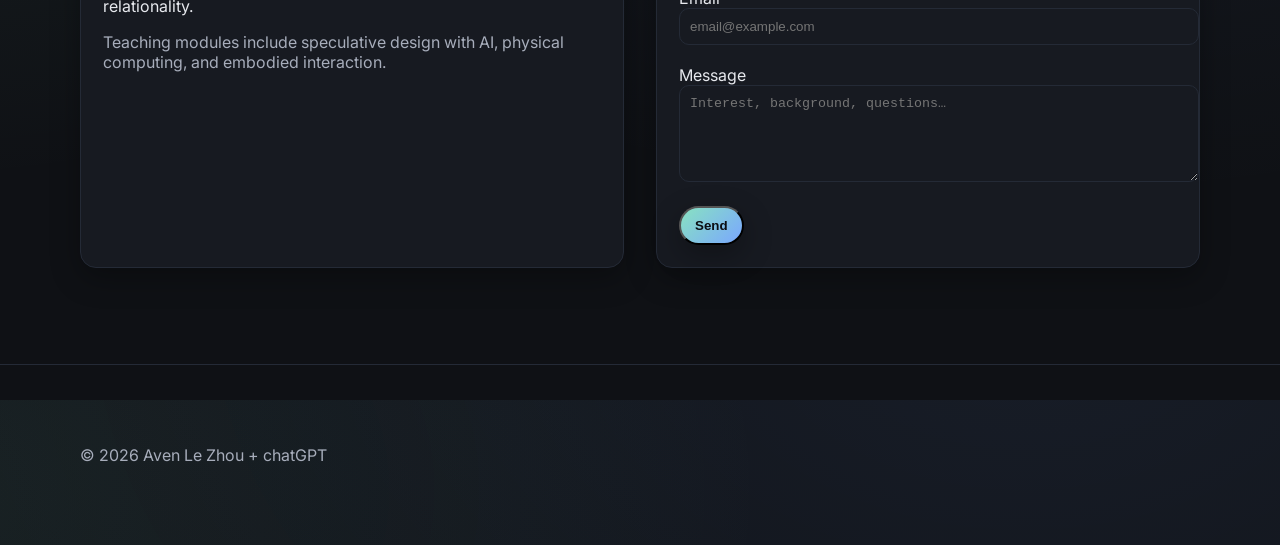
==== commit 06356472: "create landing page draft" ====
--- a/index.html
+++ b/index.html
@@ -1,40 +1,285 @@
-<!doctype html>
+<!DOCTYPE html>
 <html lang="en">
-	<head>
-		<meta charset="utf-8">
-		<meta name="viewport" content="width=device-width, initial-scale=1.0, maximum-scale=1.0, user-scalable=no">
-
-		<title>reveal.js</title>
-
-		<link rel="stylesheet" href="dist/reset.css">
-		<link rel="stylesheet" href="dist/reveal.css">
-		<link rel="stylesheet" href="dist/theme/black.css">
-
-		<!-- Theme used for syntax highlighted code -->
-		<link rel="stylesheet" href="plugin/highlight/monokai.css">
-	</head>
-	<body>
-		<div class="reveal">
-			<div class="slides">
-				<section>IND 211 Electronics for Design</section>
-				<section>From Physical Computing to Soma Design</section>
-			</div>
-		</div>
-
-		<script src="dist/reveal.js"></script>
-		<script src="plugin/notes/notes.js"></script>
-		<script src="plugin/markdown/markdown.js"></script>
-		<script src="plugin/highlight/highlight.js"></script>
-		<script>
-			// More info about initialization & config:
-			// - https://revealjs.com/initialization/
-			// - https://revealjs.com/config/
-			Reveal.initialize({
-				hash: true,
-
-				// Learn about plugins: https://revealjs.com/plugins/
-				plugins: [ RevealMarkdown, RevealHighlight, RevealNotes ]
-			});
-		</script>
-	</body>
-</html>
+<head>
+  <meta charset="utf-8" />
+  <meta name="viewport" content="width=device-width, initial-scale=1" />
+  <title>From Physical Computing to Soma Design — Course Landing</title>
+  <meta name="description" content="A practice‑based course bridging physical computing and soma design through embodied interaction, sensors, and speculative making." />
+  <link rel="preconnect" href="https://fonts.googleapis.com">
+  <link rel="preconnect" href="https://fonts.gstatic.com" crossorigin>
+  <link href="https://fonts.googleapis.com/css2?family=Inter:wght@300;400;600;700&family=Cardo:ital,wght@0,400;0,700;1,400&display=swap" rel="stylesheet">
+  <style>
+    :root{
+      --bg:#0f1115;         /* page background */
+      --surface:#171a21;    /* card background */
+      --text:#e7e9ee;       /* primary text */
+      --muted:#a7adbb;      /* secondary text */
+      --brand:#88e2c1;      /* accent */
+      --brand-2:#7aa7ff;    /* secondary accent */
+      --line:#242a36;       /* dividers */
+      --shadow: 0 10px 30px rgba(0,0,0,.3);
+      --radius: 16px;
+    }
+    /* Optional alternate palettes
+    .theme-warm { --bg:#0f0d0b; --surface:#171311; --text:#efe9e3; --muted:#b7aca2; --brand:#f4c28a; --brand-2:#ff7a7a; --line:#231e1a; }
+    .theme-paper { --bg:#f7f7f5; --surface:#ffffff; --text:#1d1f24; --muted:#636a76; --brand:#1d7a6e; --brand-2:#3749a6; --line:#e9eaee; }
+    .theme-neon { --bg:#0a0b0f; --surface:#0e1018; --text:#eaf2ff; --muted:#9fb1cc; --brand:#00ffd1; --brand-2:#7aa7ff; --line:#171a23; }
+    */
+    html,body{height:100%;}
+    body{margin:0; font-family:Inter,system-ui,-apple-system,Segoe UI,Roboto,Helvetica,Arial,sans-serif; background:radial-gradient(1200px 800px at 80% -10%, rgba(122,167,255,.08), transparent), radial-gradient(900px 600px at -10% 10%, rgba(136,226,193,.08), transparent), var(--bg); color:var(--text);}
+    a{color:inherit; text-decoration:none}
+    .wrap{max-width:1120px; margin:0 auto; padding: clamp(16px, 3vw, 32px);}    
+    /* Header */
+    header{position:sticky; top:0; z-index:10; backdrop-filter: blur(10px); background: linear-gradient(to bottom, rgba(15,17,21,.8), rgba(15,17,21,.2)); border-bottom:1px solid var(--line);}    
+    .nav{display:flex; align-items:center; justify-content:space-between; gap:16px}
+    .brand{display:flex; align-items:center; gap:12px; font-weight:700; letter-spacing:.3px}
+    .brand .dot{width:10px; height:10px; border-radius:999px; background:linear-gradient(135deg, var(--brand), var(--brand-2)); box-shadow:0 0 0 4px rgba(122,167,255,.12)}
+    .nav a{color:var(--muted)}
+    .cta{display:inline-flex; align-items:center; gap:8px; padding:10px 14px; border-radius:999px; background:linear-gradient(135deg, var(--brand), var(--brand-2)); color:#0b0d12; font-weight:700; box-shadow: var(--shadow)}
+    /* Hero */
+    .hero{display:grid; grid-template-columns: 1.1fr .9fr; gap:40px; align-items:center; padding: 56px 0 18px}
+    .kicker{color:var(--brand); font-weight:700; letter-spacing:.18em; text-transform:uppercase; font-size:.75rem}
+    h1{font-family: Cardo, Georgia, serif; font-size: clamp(40px, 6vw, 68px); line-height:1.06; margin:.3em 0 .2em}
+    .lede{font-size: clamp(16px, 2.2vw, 20px); color:var(--muted); max-width:60ch}
+    .taglist{display:flex; flex-wrap:wrap; gap:10px; margin:22px 0 32px}
+    .tag{border:1px solid var(--line); color:var(--muted); padding:6px 10px; border-radius:999px; font-size:.85rem}
+    .hero-card{background:linear-gradient(180deg, rgba(23,26,33,.9), rgba(23,26,33,.7)); border:1px solid var(--line); border-radius:var(--radius); padding:22px; box-shadow: var(--shadow)}
+    .grid{display:grid; gap:16px; grid-template-columns: repeat(2, minmax(0, 1fr));}
+    .tile{padding:14px 16px; border:1px solid var(--line); border-radius:14px;}
+    .tile h4{margin:.2em 0; font-size:1rem}
+    .tile p{margin:.2em 0 0; color:var(--muted); font-size:.9rem}
+    /* Sections */
+    section{padding:64px 0; border-top:1px solid var(--line)}
+    h2{font-family: Cardo, Georgia, serif; font-size: clamp(28px, 3.5vw, 40px); margin:.2em 0 .6em}
+    .two-col{display:grid; grid-template-columns: 1fr 1fr; gap:32px}
+    .card{background:var(--surface); border:1px solid var(--line); border-radius:var(--radius); padding:22px; box-shadow: var(--shadow)}
+    ul.clean{list-style:none; padding:0; margin:0}
+    ul.clean li{padding:10px 0; border-bottom:1px dashed var(--line)}
+    ul.clean li:last-child{border-bottom:none}
+    .pill{display:inline-block; padding:6px 10px; border-radius:999px; background:rgba(136,226,193,.12); color:var(--brand); font-weight:600; font-size:.8rem}
+    /* Timeline */
+    .timeline{display:grid; gap:14px}
+    .week{display:grid; grid-template-columns: 96px 1fr; gap:16px; align-items:start}
+    .week .wno{font-weight:800; color:var(--brand-2)}
+    .week .wbody{background:var(--surface); border:1px solid var(--line); border-radius:14px; padding:14px}
+    .muted{color:var(--muted)}
+    /* Footer */
+    footer{padding:48px 0; border-top:1px solid var(--line); color:var(--muted)}
+    /* Responsive */
+    @media (max-width: 900px){ .hero{grid-template-columns: 1fr; } .two-col{grid-template-columns:1fr;} .grid{grid-template-columns:1fr;} }
+  </style>
+</head>
+<body>
+  <header>
+    <div class="wrap nav">
+      <div class="brand"><span class="dot"></span> From Physical Computing to Soma Design</div>
+      <nav class="nav" aria-label="Primary">
+        <a href="#about">About</a>
+        <a href="#outcomes">Outcomes</a>
+        <a href="#structure">Structure</a>
+        <a href="#projects">Projects</a>
+      </nav>
+    </div>
+  </header>
+
+  <main>
+    <!-- HERO -->
+    <div class="wrap hero">
+      <div>
+        <div class="kicker">Practice‑based • Embodied • Experimental</div>
+        <h1>From Physical Computing to Soma Design</h1>
+        <p class="lede">A research‑creation course that bridges sensors, circuits, and electronics with body, embodiment, and interaction, moving towards to soma design practices.</p>
+        <div class="taglist" aria-label="Keywords">
+          <span class="tag">Physical Computing</span>
+          <span class="tag">Soma Design</span>
+          <span class="tag">Embodied Interaction</span>
+          <span class="tag">Wearables</span>
+        </div>
+        <a id="apply" href="#contact" class="cta" aria-label="Jump to Contact">Get Info</a>
+      </div>
+      <aside class="hero-card" aria-label="At‑a‑glance">
+        <div class="grid">
+          <div class="tile">
+            <h4>Format</h4>
+            <p>Lecture + Workshop + Tutorial</p>
+          </div>
+          <div class="tile">
+            <h4>Duration</h4>
+            <p>10 weeks</p>
+          </div>
+          <div class="tile">
+            <h4>Tools</h4>
+            <p>Arduino, DFRobot Sensor Kit</p>
+          </div>
+          <div class="tile">
+            <h4>Focus</h4>
+            <p>Embodiment, Soma Design, Physcial Computing</p>
+          </div>
+        </div>
+      </aside>
+    </div>
+
+    <!-- ABOUT / INTRO -->
+    <section id="about">
+      <div class="wrap two-col">
+        <div class="card">
+          <h2>About the Course</h2>
+          <p class="muted">
+            As design increasingly intersects with interactive technologies and places greater emphasis on interaction design and prototyping, this course equips students with both the technical skills of physical computing and the higher-level philosophical perspectives of soma design. 
+            </p>
+          <div style="border:1px dashed var(--line); border-radius:12px; padding:14px; margin-top:10px; background:rgba(122,167,255,.06)">
+            <strong>INTRO PLACEHOLDER</strong>
+            <p style="margin:.4em 0 0">
+            This course introduces physical computing and soma design as dual frameworks for creating playful wearables for gamification and interactivity. Using the Simon Says as an interaction framework, students reimagine its inputs through wearable and transform the play into a fully embodied experience.
+            </p>
+          </div>
+        </div>
+        <div class="card">
+          <h3 style="margin-top:0">Why it matters</h3>
+          <ul class="clean">
+            <li><strong>Beyond screens:</strong> Tangible, embodied interfaces expand interaction possibilities.</li>
+            <li><strong>From input to sensing:</strong> Re‑think signals as expressions of posture, gesture, and affect.</li>
+            <li><strong>Research‑creation:</strong> Making as a way of knowing in design and media arts.</li>
+          </ul>
+        </div>
+      </div>
+    </section>
+
+    <!-- LEARNING OUTCOMES -->
+    <section id="outcomes">
+      <div class="wrap two-col">
+        <div>
+          <h2>Learning Outcomes</h2>
+          <ul class="clean">
+            <li>Build circuits and sensor pipelines with microcontrollers.</li>
+            <li>Prototype wearable or spatial interfaces for embodied interaction.</li>
+            <li>Translate somaesthetic principles into design decisions.</li>
+            <li>Document work with clarity: code, schematics, and reflection.</li>
+          </ul>
+        </div>
+        <div class="card">
+          <span class="pill">Assessment Snapshot</span>
+          <ul class="clean" style="margin-top:10px">
+            <li>Group soma deisgn concept</li>
+            <li>Individual soma interface prototype</li>
+            <li>Simon days game reinvention</li>
+            <li>Weekly exercises & process</li>
+          </ul>
+        </div>
+      </div>
+    </section>
+
+    <!-- STRUCTURE / WEEKS -->
+    <section id="structure">
+      <div class="wrap">
+        <h2>Weekly Structure</h2>
+        <div class="timeline">
+          <div class="week">
+            <div class="wno">Week 1</div>
+            <div class="wbody">
+              <strong>Intro & Arduino basics</strong>
+              <div class="muted">Lecture: course overview, somaesthetics. Workshop: Arduino try‑outs.</div>
+            </div>
+          </div>
+          <div class="week">
+            <div class="wno">Week 2</div>
+            <div class="wbody">
+              <strong>Sensors & Circuits</strong>
+              <div class="muted">Lecture: Soma Design basics. Workshop: DFRobot kit try‑outs; prep readings.</div>
+            </div>
+          </div>
+          <div class="week">
+            <div class="wno">Week 3</div>
+            <div class="wbody">
+              <strong>Flip‑classroom + Baseline Prototype</strong>
+              <div class="muted">Student presentations; build baseline “Simon Says.”</div>
+            </div>
+          </div>
+          <div class="week">
+            <div class="wno">Week 4</div>
+            <div class="wbody">
+              <strong>Formative Showcase</strong>
+              <div class="muted">Group formative presentation (no Monday class).</div>
+            </div>
+          </div>
+          <div class="week">
+            <div class="wno">Week 5</div>
+            <div class="wbody">
+              <strong>Design Prototyping</strong>
+              <div class="muted">Lecture: prototyping. Tutorial: sensor Q&A + technical consultancy.</div>
+            </div>
+          </div>
+          <div class="week">
+            <div class="wno">Week 6</div>
+            <div class="wbody">
+              <strong>Summative Showcase</strong>
+              <div class="muted">20% group concept + 30% individual soma interface.</div>
+            </div>
+          </div>
+          <div class="week">
+            <div class="wno">Week 7</div>
+            <div class="wbody">
+              <strong>Field Trip + Tutorial</strong>
+              <div class="muted">Field trip (TBC) & studio support.</div>
+            </div>
+          </div>
+        </div>
+      </div>
+    </section>
+
+    <!-- PROJECTS -->
+    <section id="projects">
+      <div class="wrap two-col">
+        <div class="card">
+          <h2>Projects & Exercises</h2>
+          <ul class="clean">
+            <li><strong>Embodied Simon Says</strong> — towards soma‑centric sensing.</li>
+            <li><strong>Wearable Sensing</strong> — bodily experience as interaction material.</li>
+          </ul>
+        </div>
+        <div class="card">
+          <h3 style="margin-top:0">Kits & Software</h3>
+          <ul class="clean">
+            <li>Arduino (C/C++) + serial tooling</li>
+            <li>DFRobot sensor kit & breadboard basics</li>
+            <li>Optional: TouchDesigner / Processing / p5.js</li>
+          </ul>
+        </div>
+      </div>
+    </section>
+
+    <!-- INSTRUCTOR / CONTACT -->
+    <section id="contact">
+      <div class="wrap two-col">
+        <div class="card">
+          <h2>Instructor</h2>
+          <p><strong>Aven Le Zhou</strong> — Assistant Professor, artist‑scholar in interactive art and design. Research focuses on  embodiment, interaction and relationality.</p>
+          <p class="muted">Teaching modules include speculative design with AI, physical computing, and embodied interaction.</p>
+        </div>
+        <div class="card">
+          <h3 style="margin-top:0">Get in Touch</h3>
+          <form onsubmit="event.preventDefault(); alert('Thanks! This demo form can be wired to a real endpoint.');" aria-label="Contact form">
+            <label>Name<br><input required type="text" placeholder="Full name" style="width:100%; padding:10px; border-radius:10px; border:1px solid var(--line); background:transparent; color:var(--text)"></label>
+            <br><br>
+            <label>Email<br><input required type="email" placeholder="email@example.com" style="width:100%; padding:10px; border-radius:10px; border:1px solid var(--line); background:transparent; color:var(--text)"></label>
+            <br><br>
+            <label>Message<br><textarea rows="5" placeholder="Interest, background, questions…" style="width:100%; padding:10px; border-radius:10px; border:1px solid var(--line); background:transparent; color:var(--text)"></textarea></label>
+            <br><br>
+            <button class="cta" type="submit">Send</button>
+          </form>
+        </div>
+      </div>
+    </section>
+  </main>
+
+  <footer>
+    <div class="wrap">
+      <div>© <span id="y"></span> Aven Le Zhou + chatGPT </div>
+    </div>
+  </footer>
+
+  <script>
+    document.getElementById('y').textContent = new Date().getFullYear();
+  </script>
+</body>
+</html>
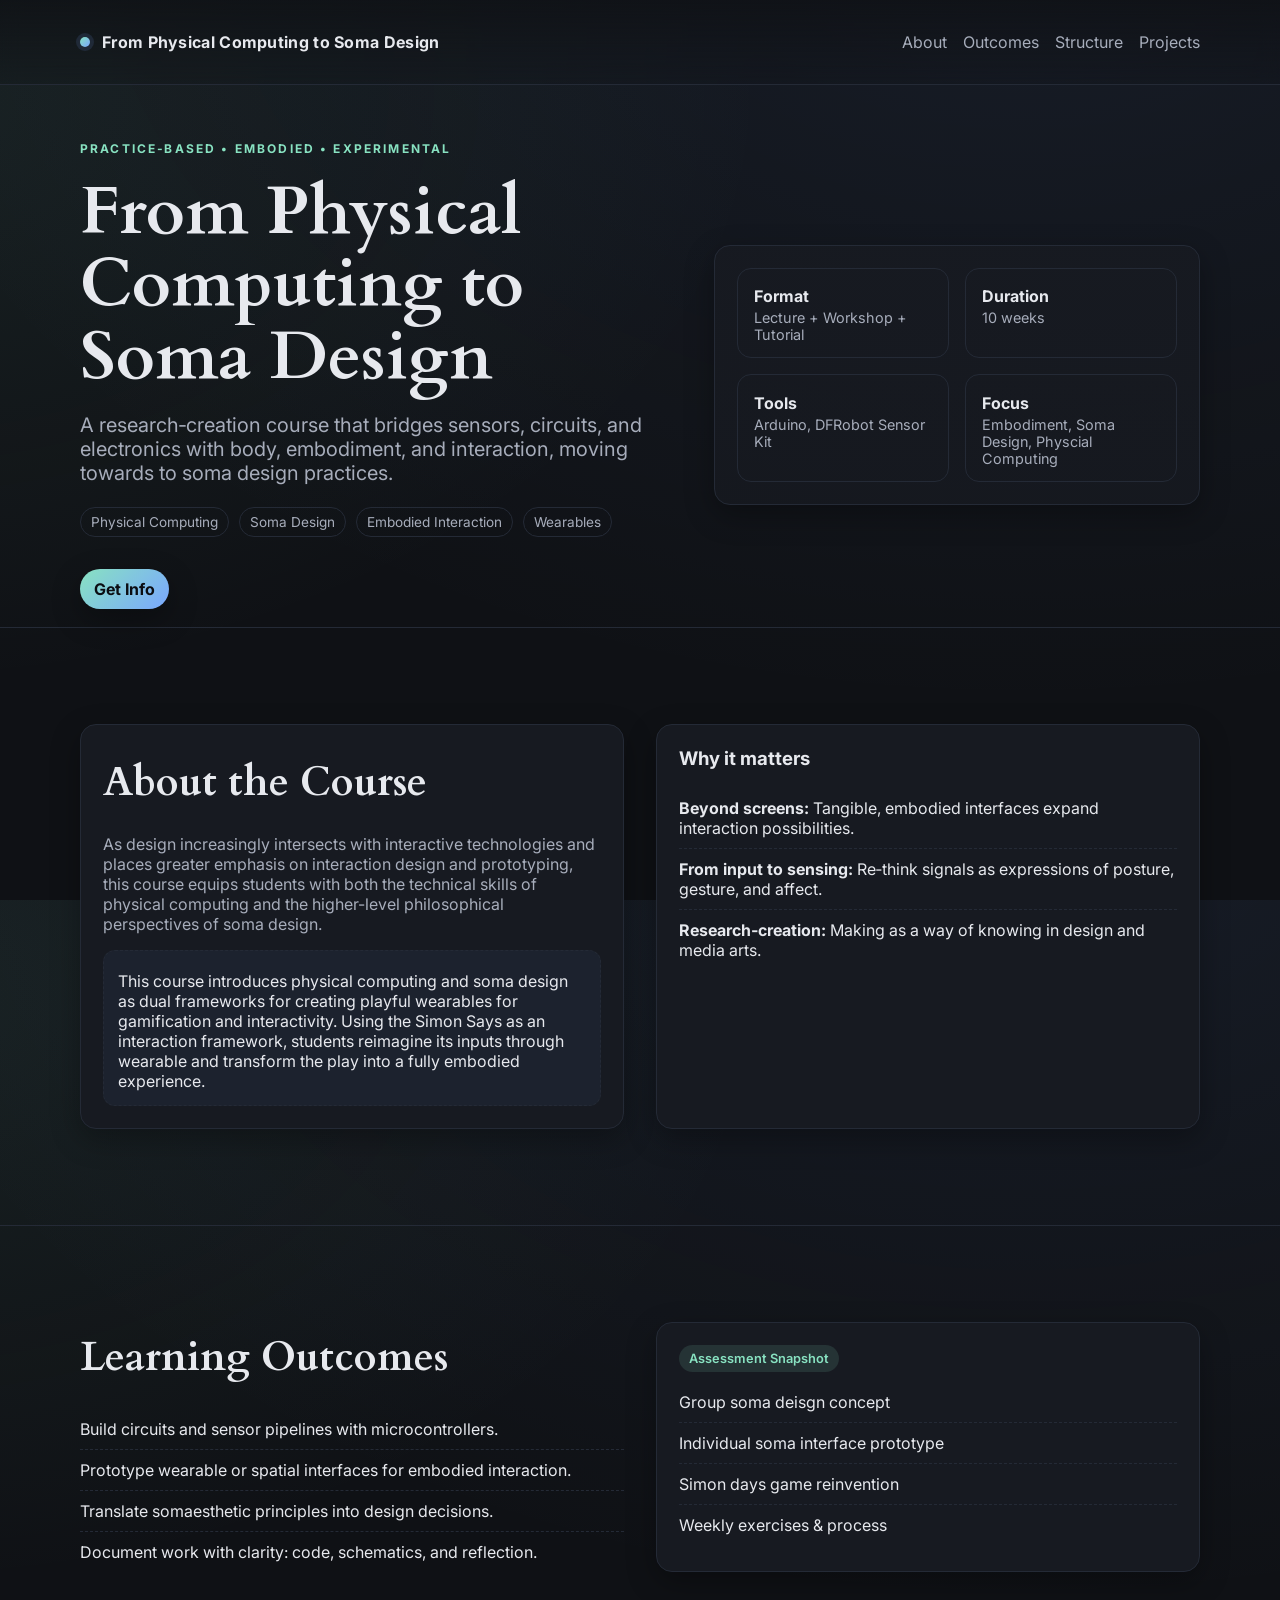
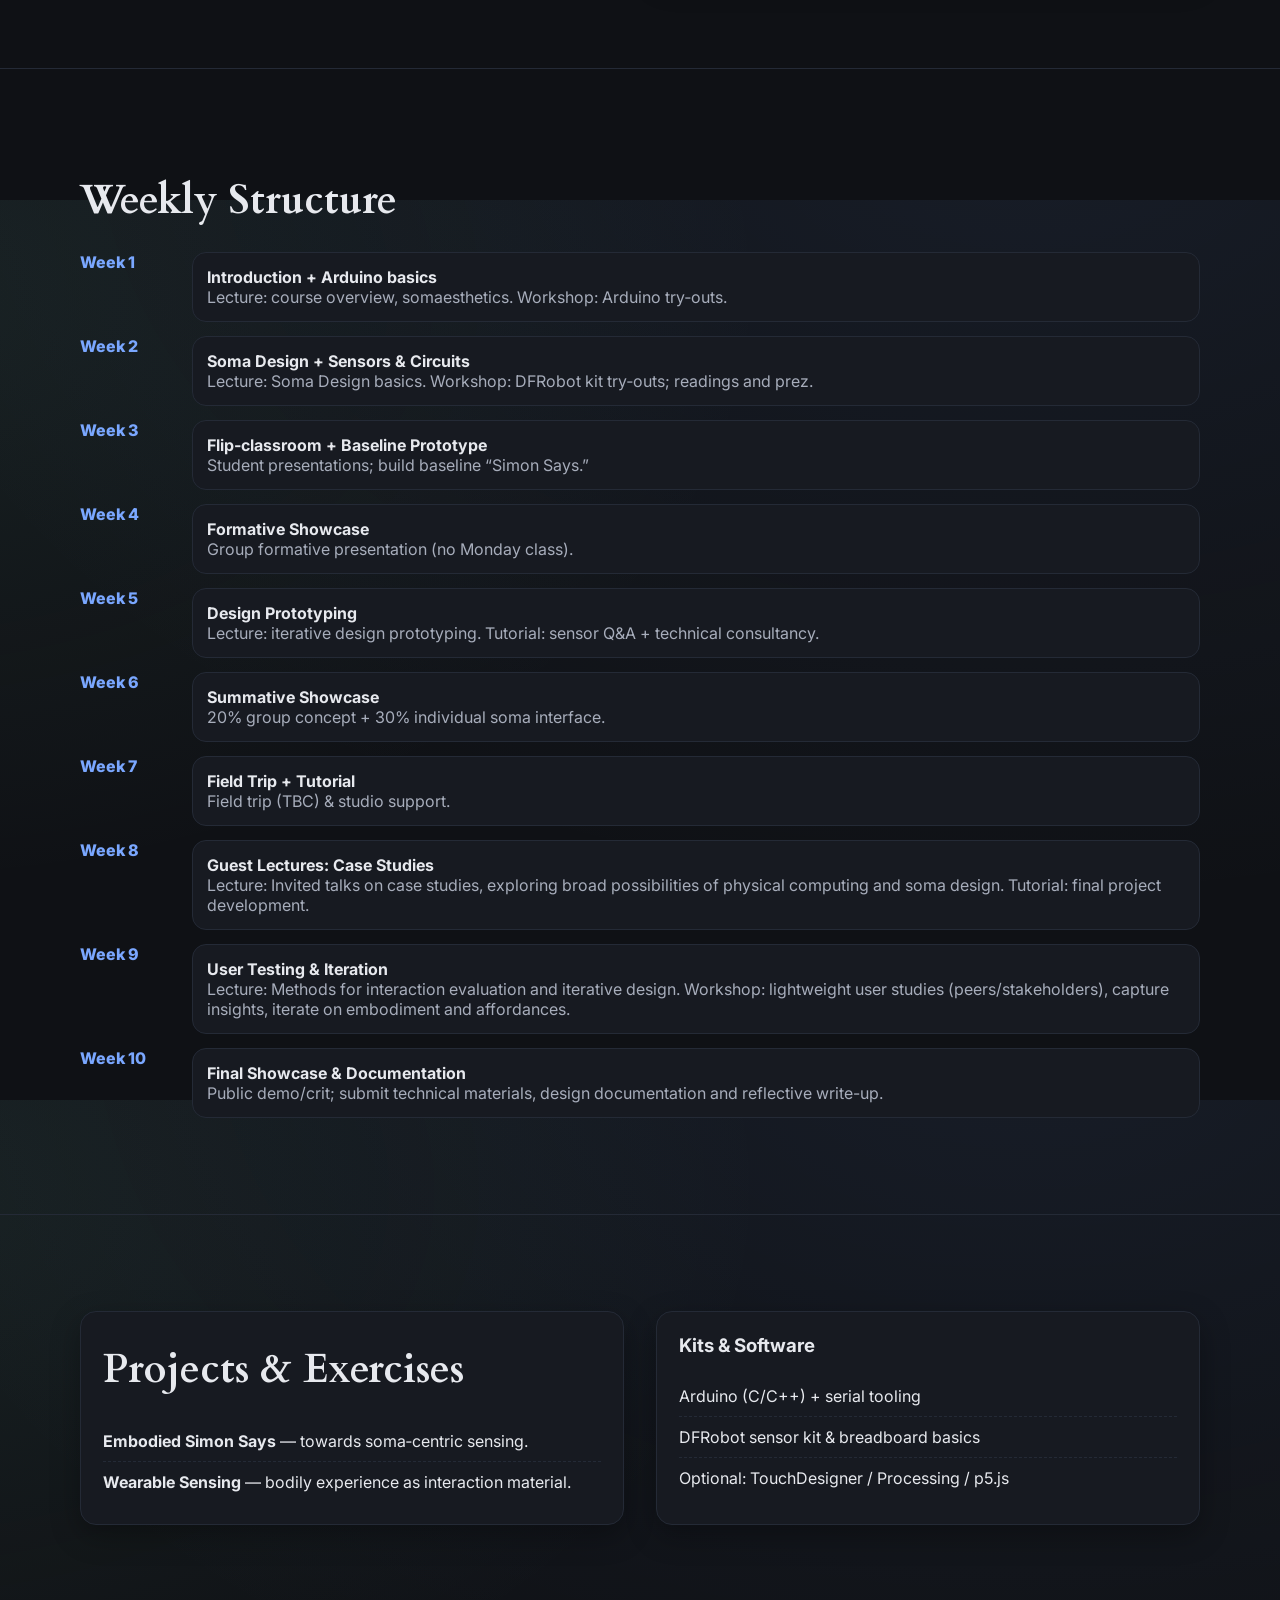
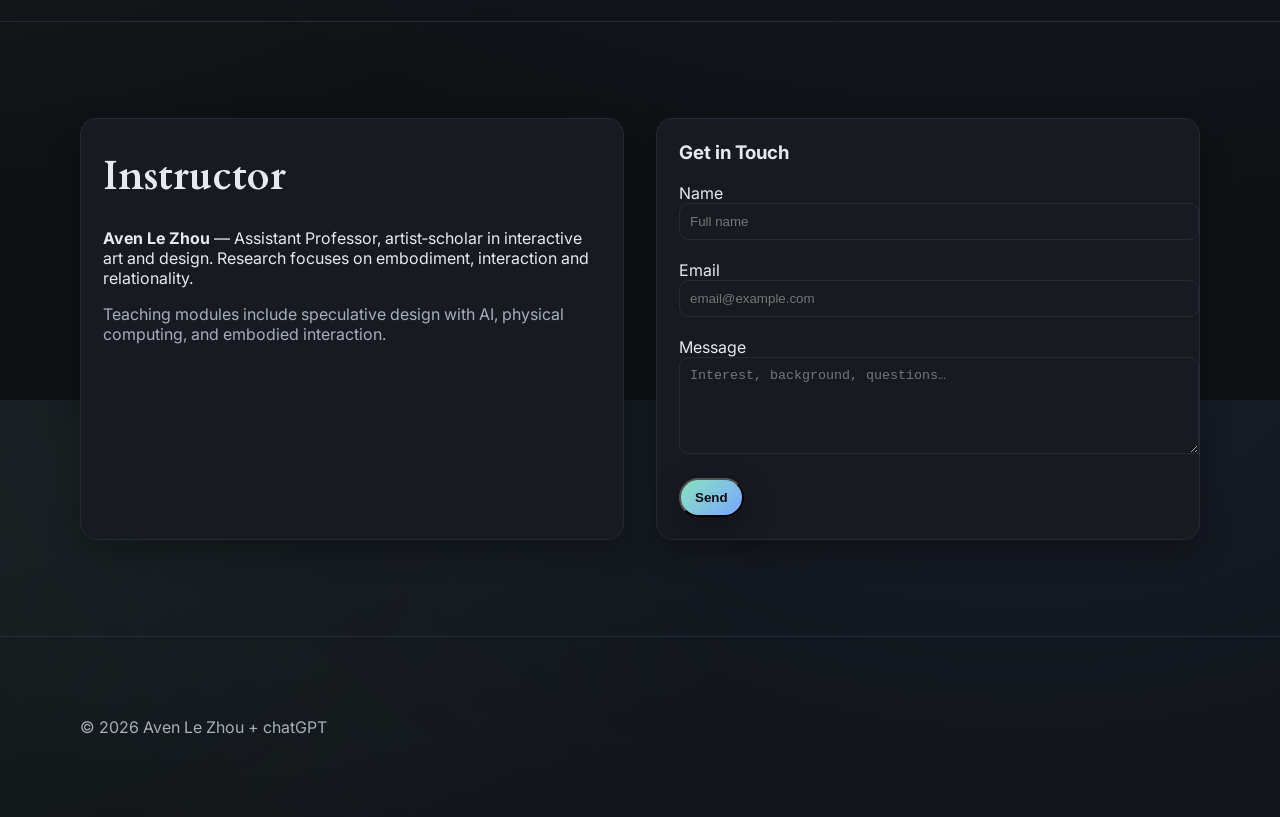
==== commit 6458838b: "update landing page" ====
--- a/index.html
+++ b/index.html
@@ -128,7 +128,7 @@
             As design increasingly intersects with interactive technologies and places greater emphasis on interaction design and prototyping, this course equips students with both the technical skills of physical computing and the higher-level philosophical perspectives of soma design. 
             </p>
           <div style="border:1px dashed var(--line); border-radius:12px; padding:14px; margin-top:10px; background:rgba(122,167,255,.06)">
-            <strong>INTRO PLACEHOLDER</strong>
+            <!-- <strong>INTRO PLACEHOLDER</strong> -->
             <p style="margin:.4em 0 0">
             This course introduces physical computing and soma design as dual frameworks for creating playful wearables for gamification and interactivity. Using the Simon Says as an interaction framework, students reimagine its inputs through wearable and transform the play into a fully embodied experience.
             </p>
@@ -177,15 +177,15 @@
           <div class="week">
             <div class="wno">Week 1</div>
             <div class="wbody">
-              <strong>Intro & Arduino basics</strong>
+              <strong>Introduction + Arduino basics</strong>
               <div class="muted">Lecture: course overview, somaesthetics. Workshop: Arduino try‑outs.</div>
             </div>
           </div>
           <div class="week">
             <div class="wno">Week 2</div>
             <div class="wbody">
-              <strong>Sensors & Circuits</strong>
-              <div class="muted">Lecture: Soma Design basics. Workshop: DFRobot kit try‑outs; prep readings.</div>
+              <strong>Soma Design + Sensors & Circuits</strong>
+              <div class="muted">Lecture: Soma Design basics. Workshop: DFRobot kit try‑outs; readings and prez.</div>
             </div>
           </div>
           <div class="week">
@@ -206,7 +206,7 @@
             <div class="wno">Week 5</div>
             <div class="wbody">
               <strong>Design Prototyping</strong>
-              <div class="muted">Lecture: prototyping. Tutorial: sensor Q&A + technical consultancy.</div>
+              <div class="muted">Lecture: iterative design prototyping. Tutorial: sensor Q&A + technical consultancy.</div>
             </div>
           </div>
           <div class="week">
@@ -223,6 +223,27 @@
               <div class="muted">Field trip (TBC) & studio support.</div>
             </div>
           </div>
+          <div class="week">
+  <div class="wno">Week 8</div>
+  <div class="wbody">
+    <strong>Guest Lectures: Case Studies</strong>
+    <div class="muted">Lecture: Invited talks on case studies, exploring broad possibilities of physical computing and soma design. Tutorial: final project development.</div>
+  </div>
+</div>
+<div class="week">
+  <div class="wno">Week 9</div>
+  <div class="wbody">
+    <strong>User Testing & Iteration</strong>
+    <div class="muted">Lecture: Methods for interaction evaluation and iterative design. Workshop: lightweight user studies (peers/stakeholders), capture insights, iterate on embodiment and affordances.</div>
+  </div>
+</div>
+<div class="week">
+  <div class="wno">Week 10</div>
+  <div class="wbody">
+    <strong>Final Showcase & Documentation</strong>
+    <div class="muted">Public demo/crit; submit technical materials, design documentation and reflective write-up.</div>
+  </div>
+</div>
         </div>
       </div>
     </section>
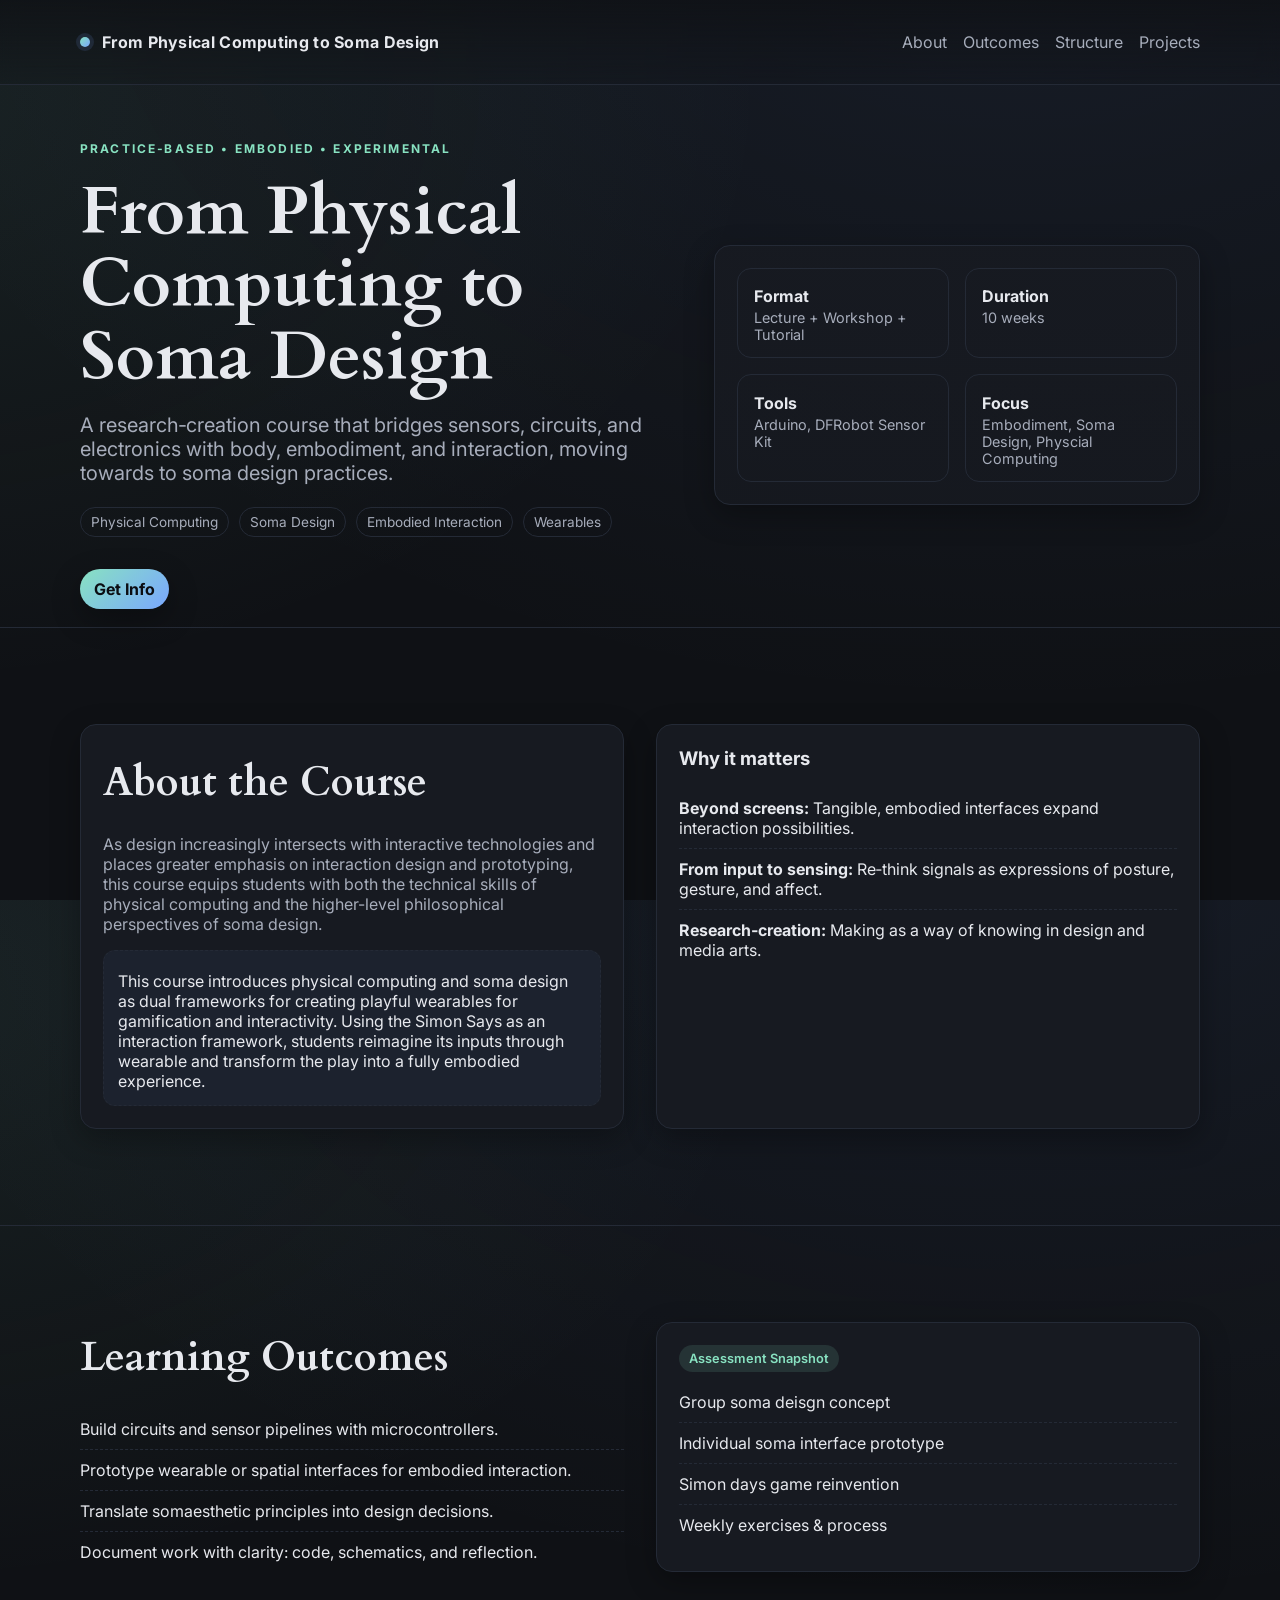
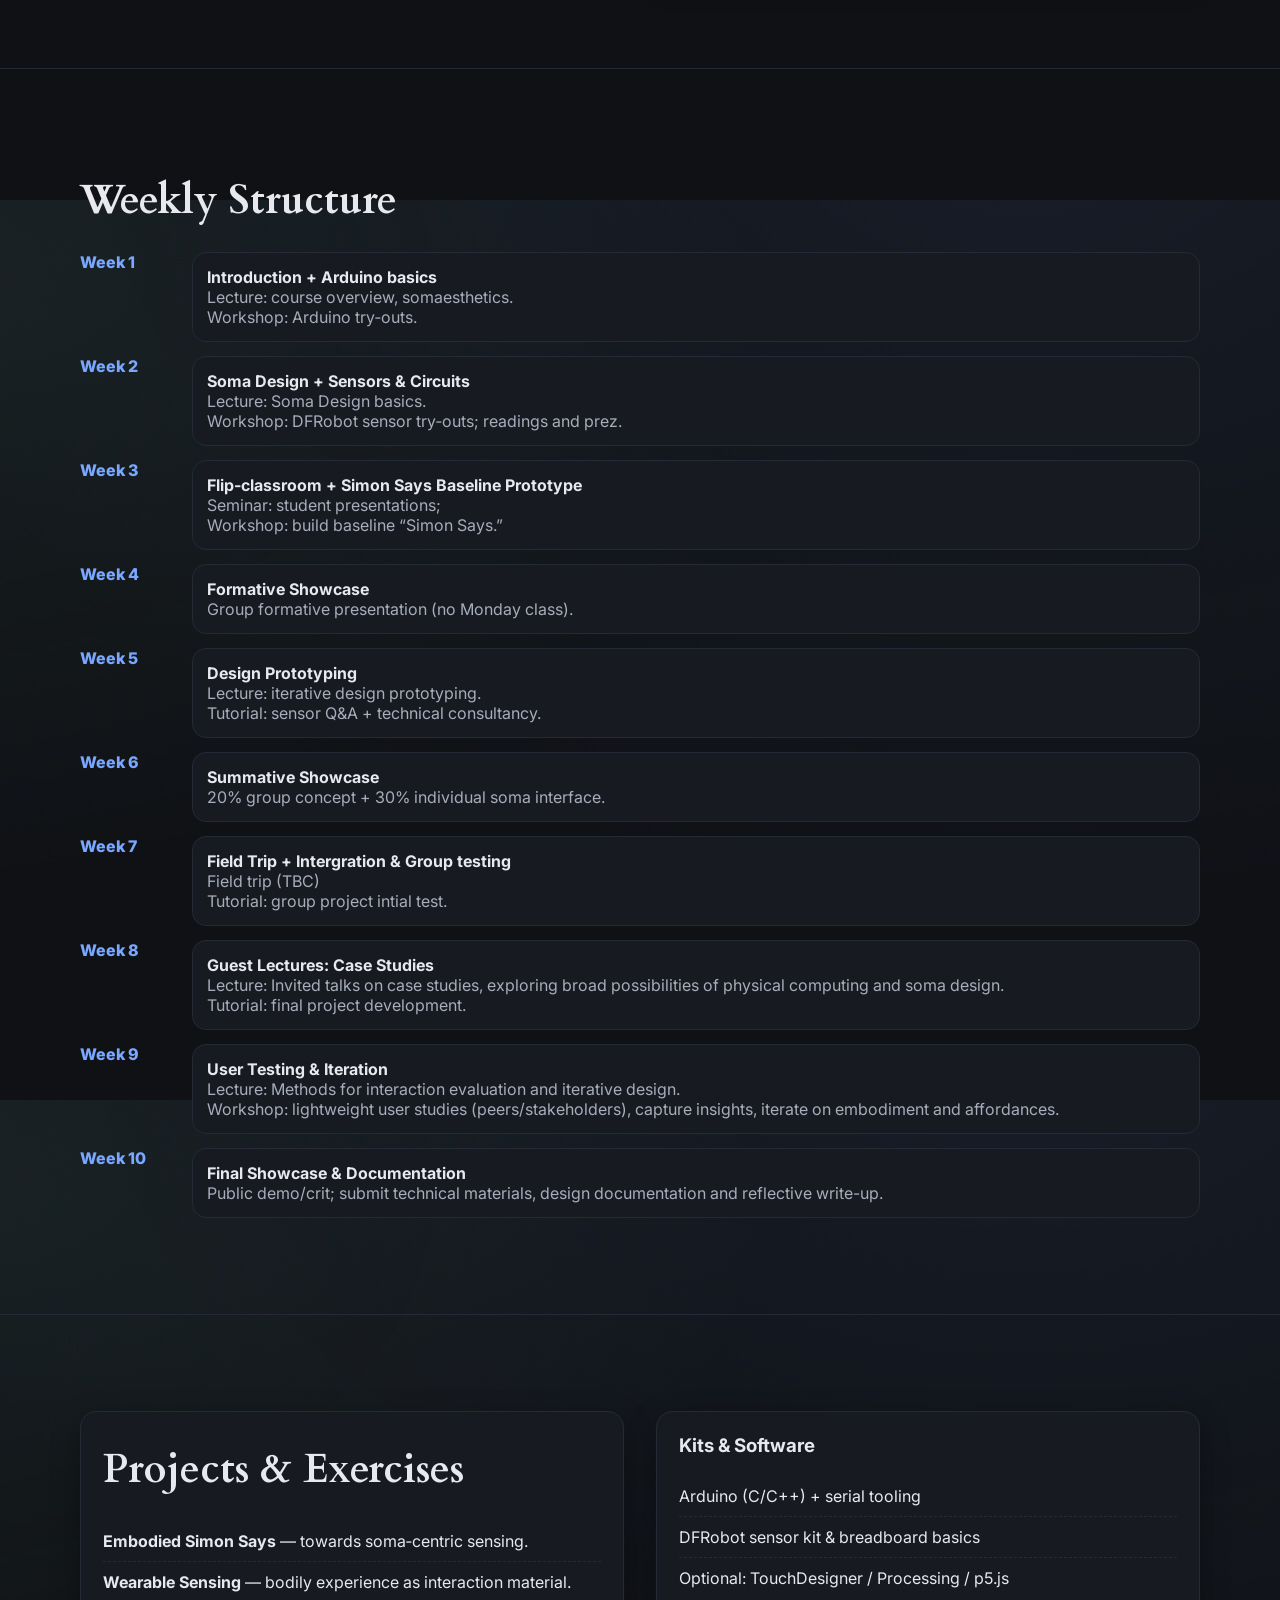
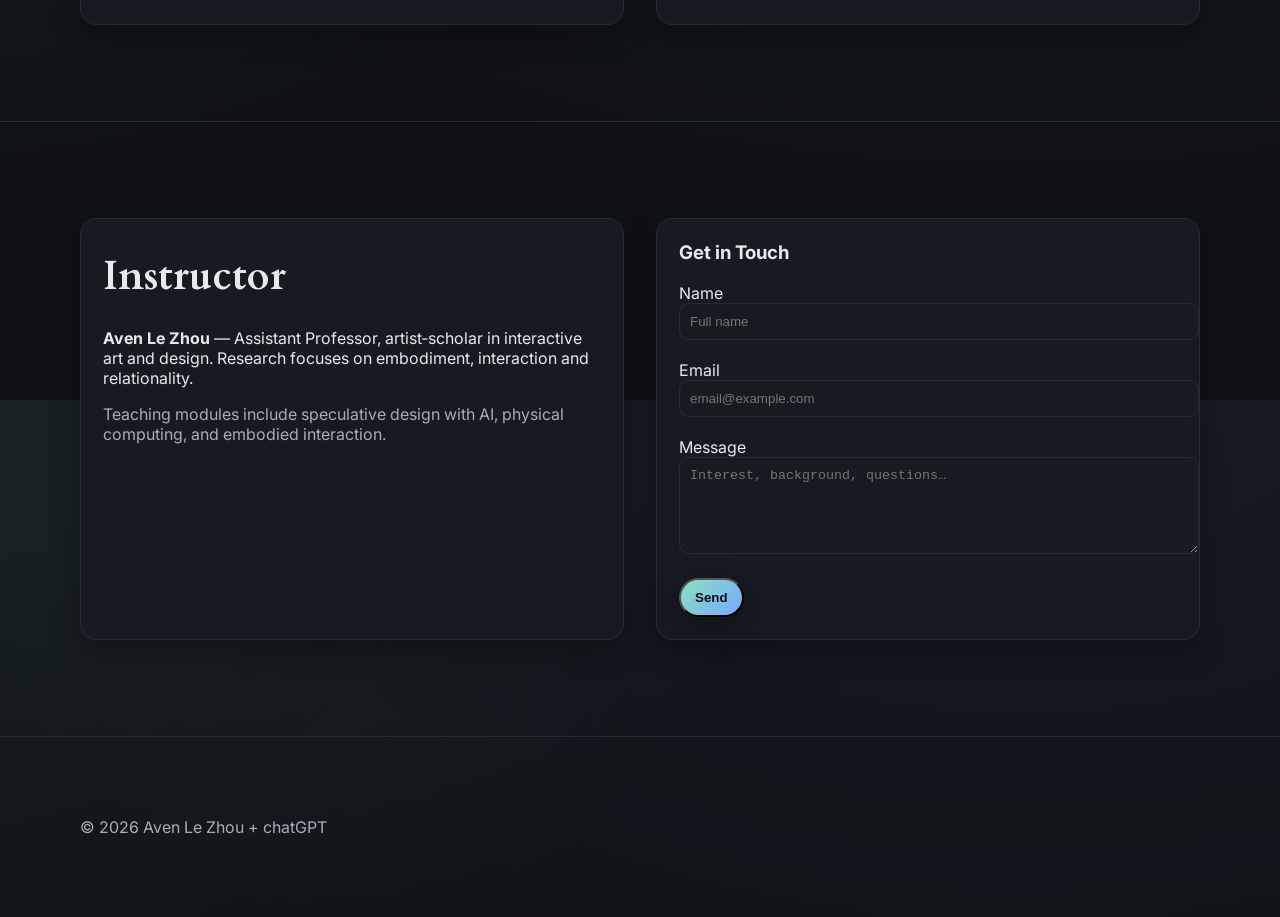
==== commit 20b126e9: "update weekly items" ====
--- a/index.html
+++ b/index.html
@@ -178,21 +178,24 @@
             <div class="wno">Week 1</div>
             <div class="wbody">
               <strong>Introduction + Arduino basics</strong>
-              <div class="muted">Lecture: course overview, somaesthetics. Workshop: Arduino try‑outs.</div>
+              <div class="muted">Lecture: course overview, somaesthetics. </div>
+              <div class="muted">Workshop: Arduino try‑outs.</div>
             </div>
           </div>
           <div class="week">
             <div class="wno">Week 2</div>
             <div class="wbody">
               <strong>Soma Design + Sensors & Circuits</strong>
-              <div class="muted">Lecture: Soma Design basics. Workshop: DFRobot kit try‑outs; readings and prez.</div>
+              <div class="muted">Lecture: Soma Design basics. </div>
+              <div class="muted">Workshop: DFRobot sensor try‑outs; readings and prez.</div>
             </div>
           </div>
           <div class="week">
             <div class="wno">Week 3</div>
             <div class="wbody">
-              <strong>Flip‑classroom + Baseline Prototype</strong>
-              <div class="muted">Student presentations; build baseline “Simon Says.”</div>
+              <strong>Flip‑classroom + Simon Says Baseline Prototype</strong>
+              <div class="muted">Seminar: student presentations; </div>
+              <div class="muted">Workshop: build baseline “Simon Says.”</div>
             </div>
           </div>
           <div class="week">
@@ -206,7 +209,8 @@
             <div class="wno">Week 5</div>
             <div class="wbody">
               <strong>Design Prototyping</strong>
-              <div class="muted">Lecture: iterative design prototyping. Tutorial: sensor Q&A + technical consultancy.</div>
+              <div class="muted">Lecture: iterative design prototyping. </div>
+              <div class="muted">Tutorial: sensor Q&A + technical consultancy.</div>
             </div>
           </div>
           <div class="week">
@@ -219,22 +223,25 @@
           <div class="week">
             <div class="wno">Week 7</div>
             <div class="wbody">
-              <strong>Field Trip + Tutorial</strong>
-              <div class="muted">Field trip (TBC) & studio support.</div>
+              <strong>Field Trip + Intergration & Group testing</strong>
+              <div class="muted">Field trip (TBC)</div>
+              <div class="muted">Tutorial: group project intial test.</div>
             </div>
           </div>
           <div class="week">
   <div class="wno">Week 8</div>
   <div class="wbody">
     <strong>Guest Lectures: Case Studies</strong>
-    <div class="muted">Lecture: Invited talks on case studies, exploring broad possibilities of physical computing and soma design. Tutorial: final project development.</div>
+    <div class="muted">Lecture: Invited talks on case studies, exploring broad possibilities of physical computing and soma design.</div>
+    <div class="muted"> Tutorial: final project development.</div>
   </div>
 </div>
 <div class="week">
   <div class="wno">Week 9</div>
   <div class="wbody">
     <strong>User Testing & Iteration</strong>
-    <div class="muted">Lecture: Methods for interaction evaluation and iterative design. Workshop: lightweight user studies (peers/stakeholders), capture insights, iterate on embodiment and affordances.</div>
+    <div class="muted">Lecture: Methods for interaction evaluation and iterative design. </div>
+    <div class="muted">Workshop: lightweight user studies (peers/stakeholders), capture insights, iterate on embodiment and affordances.</div>
   </div>
 </div>
 <div class="week">
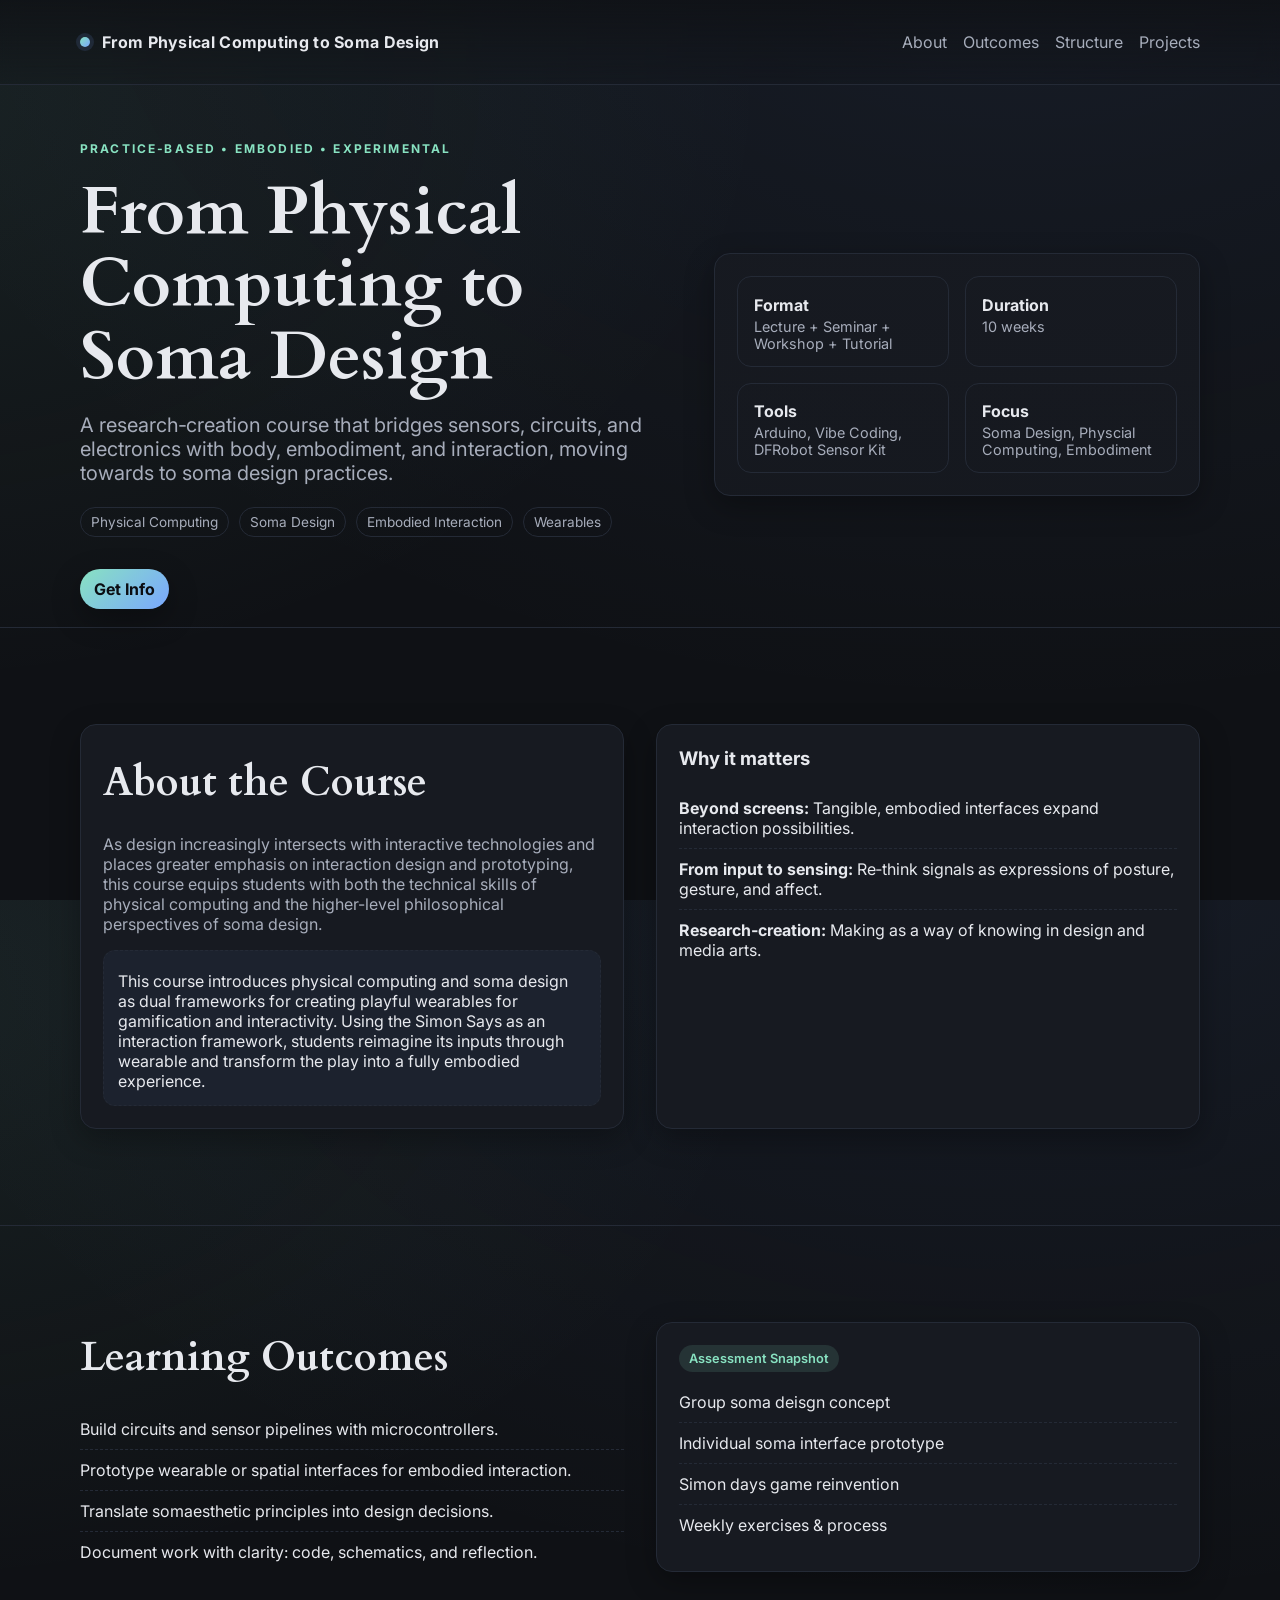
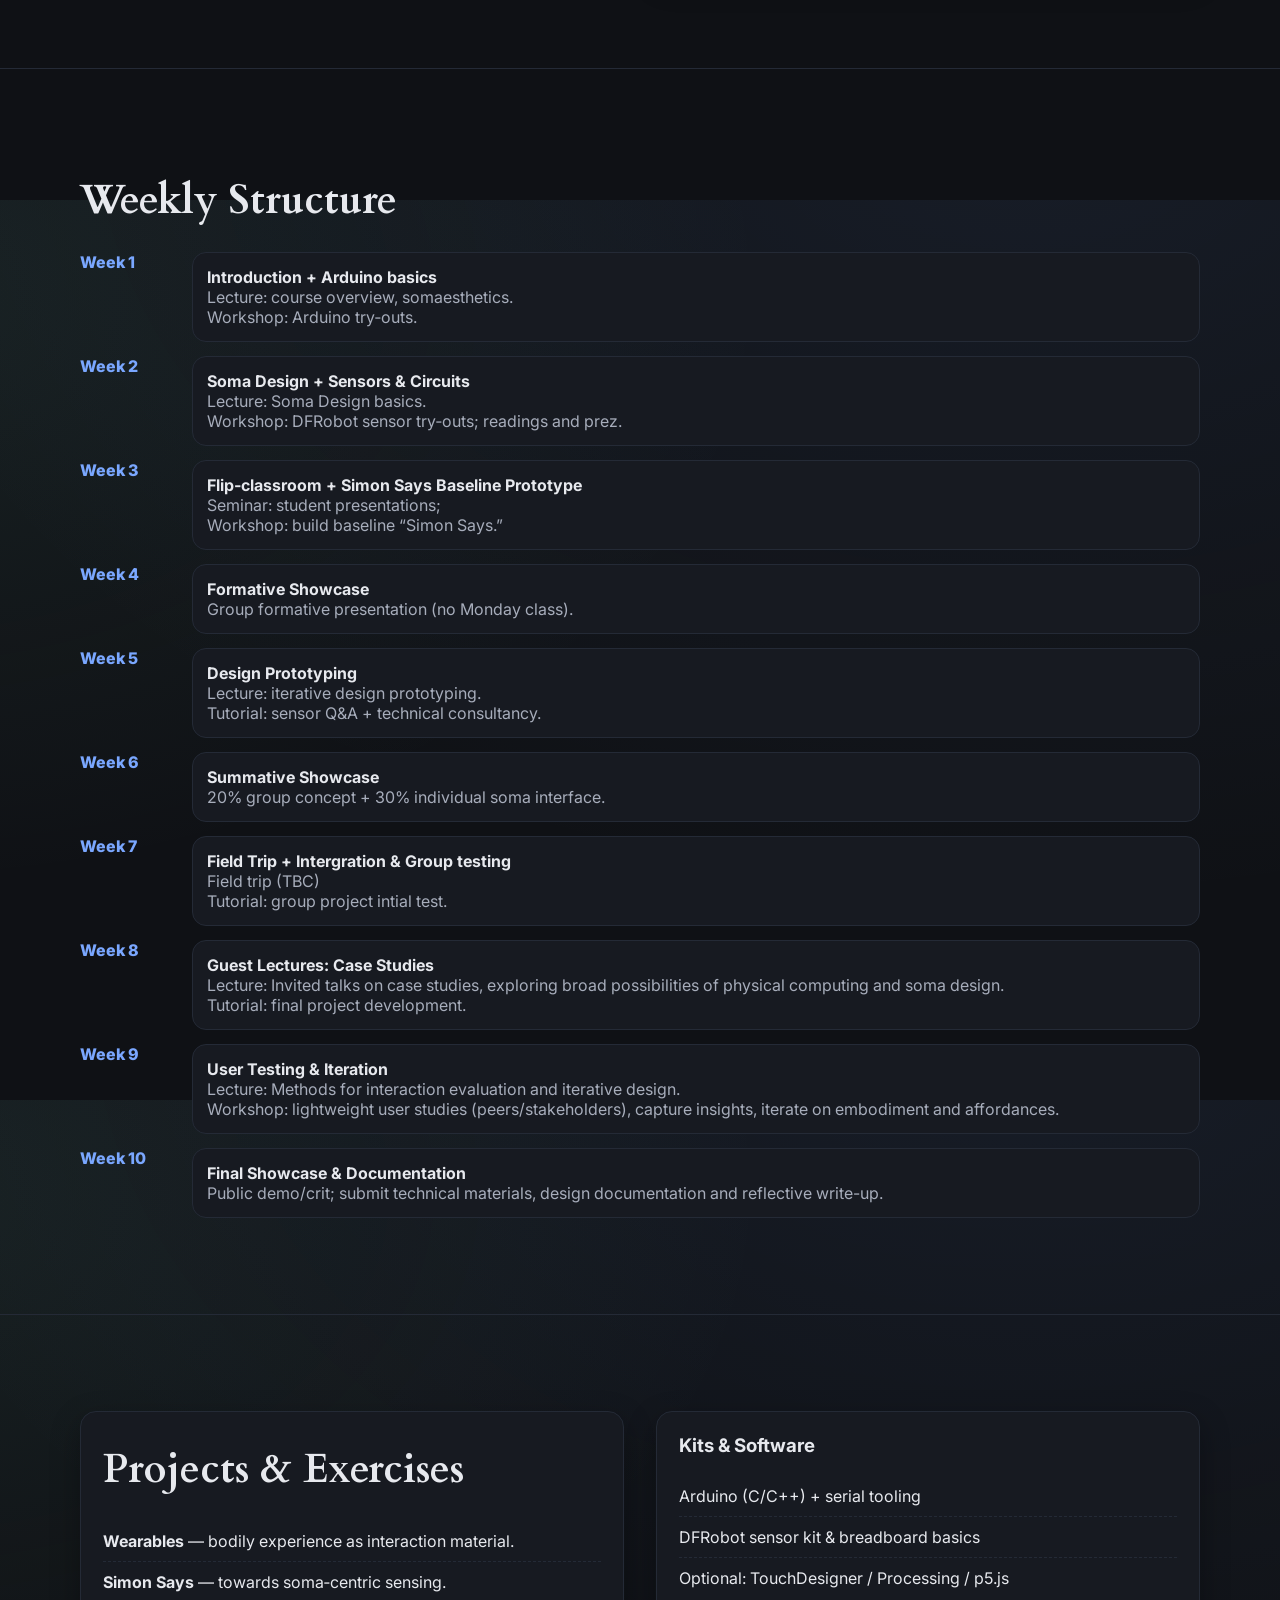
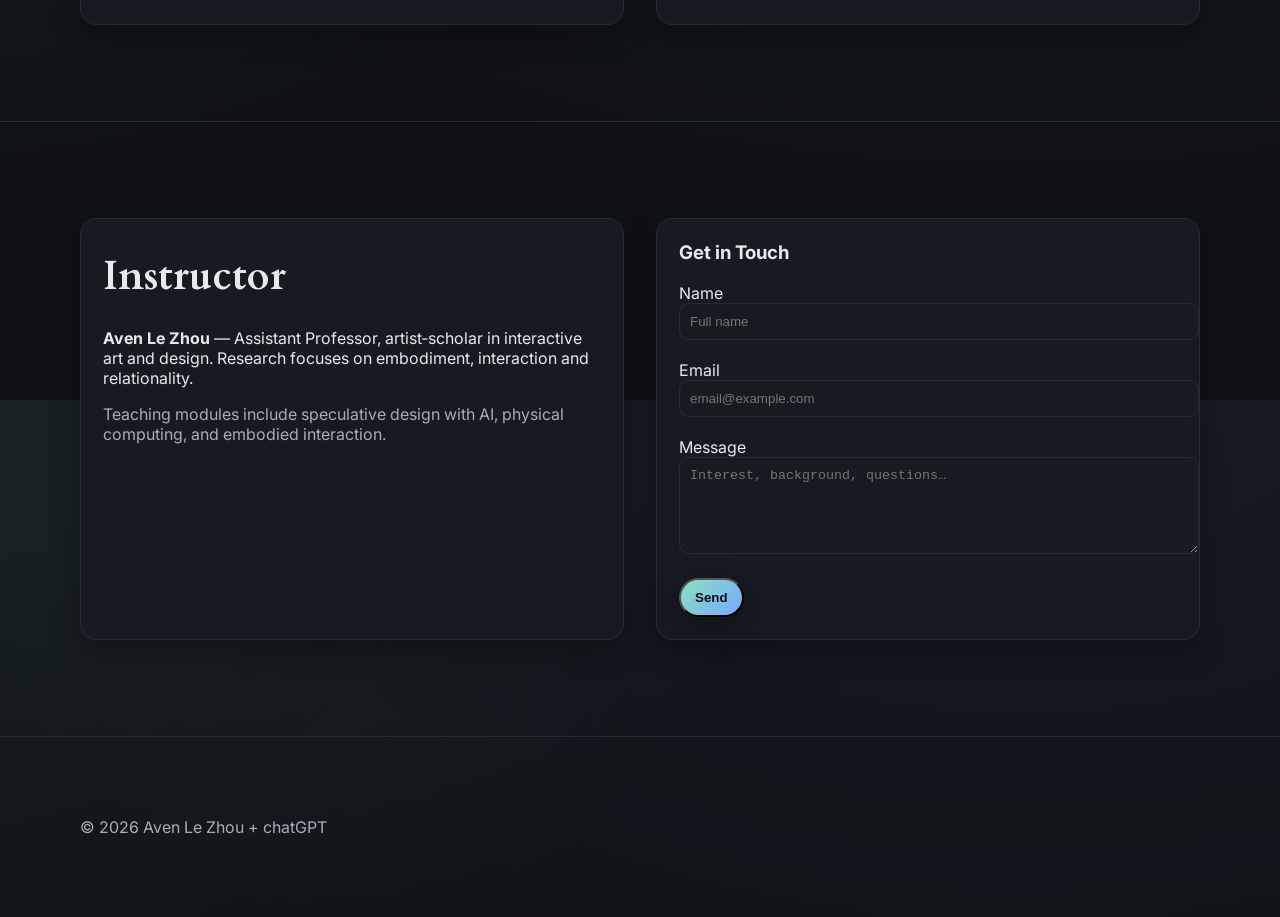
==== commit 54637daf: "improve descriptions" ====
--- a/index.html
+++ b/index.html
@@ -101,7 +101,7 @@
         <div class="grid">
           <div class="tile">
             <h4>Format</h4>
-            <p>Lecture + Workshop + Tutorial</p>
+            <p>Lecture + Seminar + Workshop + Tutorial</p>
           </div>
           <div class="tile">
             <h4>Duration</h4>
@@ -109,11 +109,11 @@
           </div>
           <div class="tile">
             <h4>Tools</h4>
-            <p>Arduino, DFRobot Sensor Kit</p>
+            <p>Arduino, Vibe Coding, DFRobot Sensor Kit</p>
           </div>
           <div class="tile">
             <h4>Focus</h4>
-            <p>Embodiment, Soma Design, Physcial Computing</p>
+            <p>Soma Design, Physcial Computing, Embodiment</p>
           </div>
         </div>
       </aside>
@@ -261,8 +261,8 @@
         <div class="card">
           <h2>Projects & Exercises</h2>
           <ul class="clean">
-            <li><strong>Embodied Simon Says</strong> — towards soma‑centric sensing.</li>
-            <li><strong>Wearable Sensing</strong> — bodily experience as interaction material.</li>
+            <li><strong>Wearables</strong> — bodily experience as interaction material.</li>
+            <li><strong>Simon Says</strong> — towards soma‑centric sensing.</li>
           </ul>
         </div>
         <div class="card">
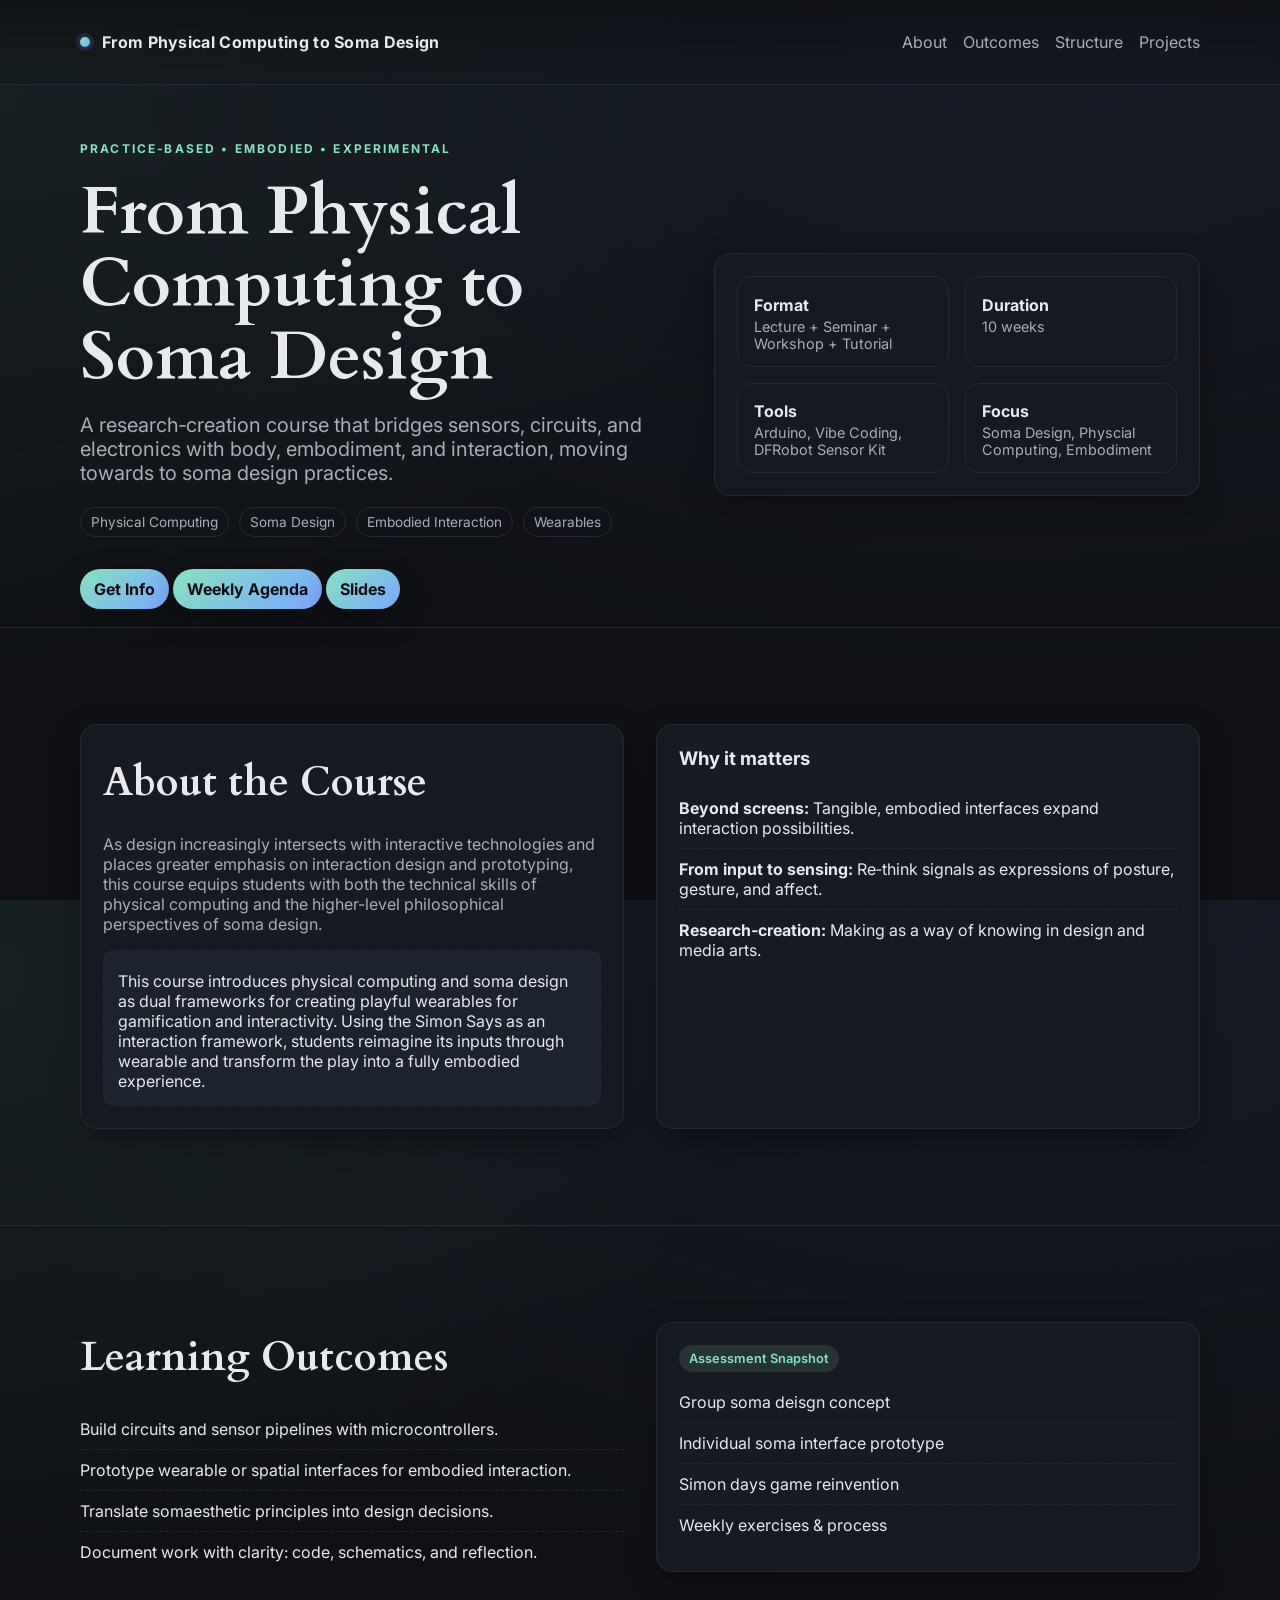
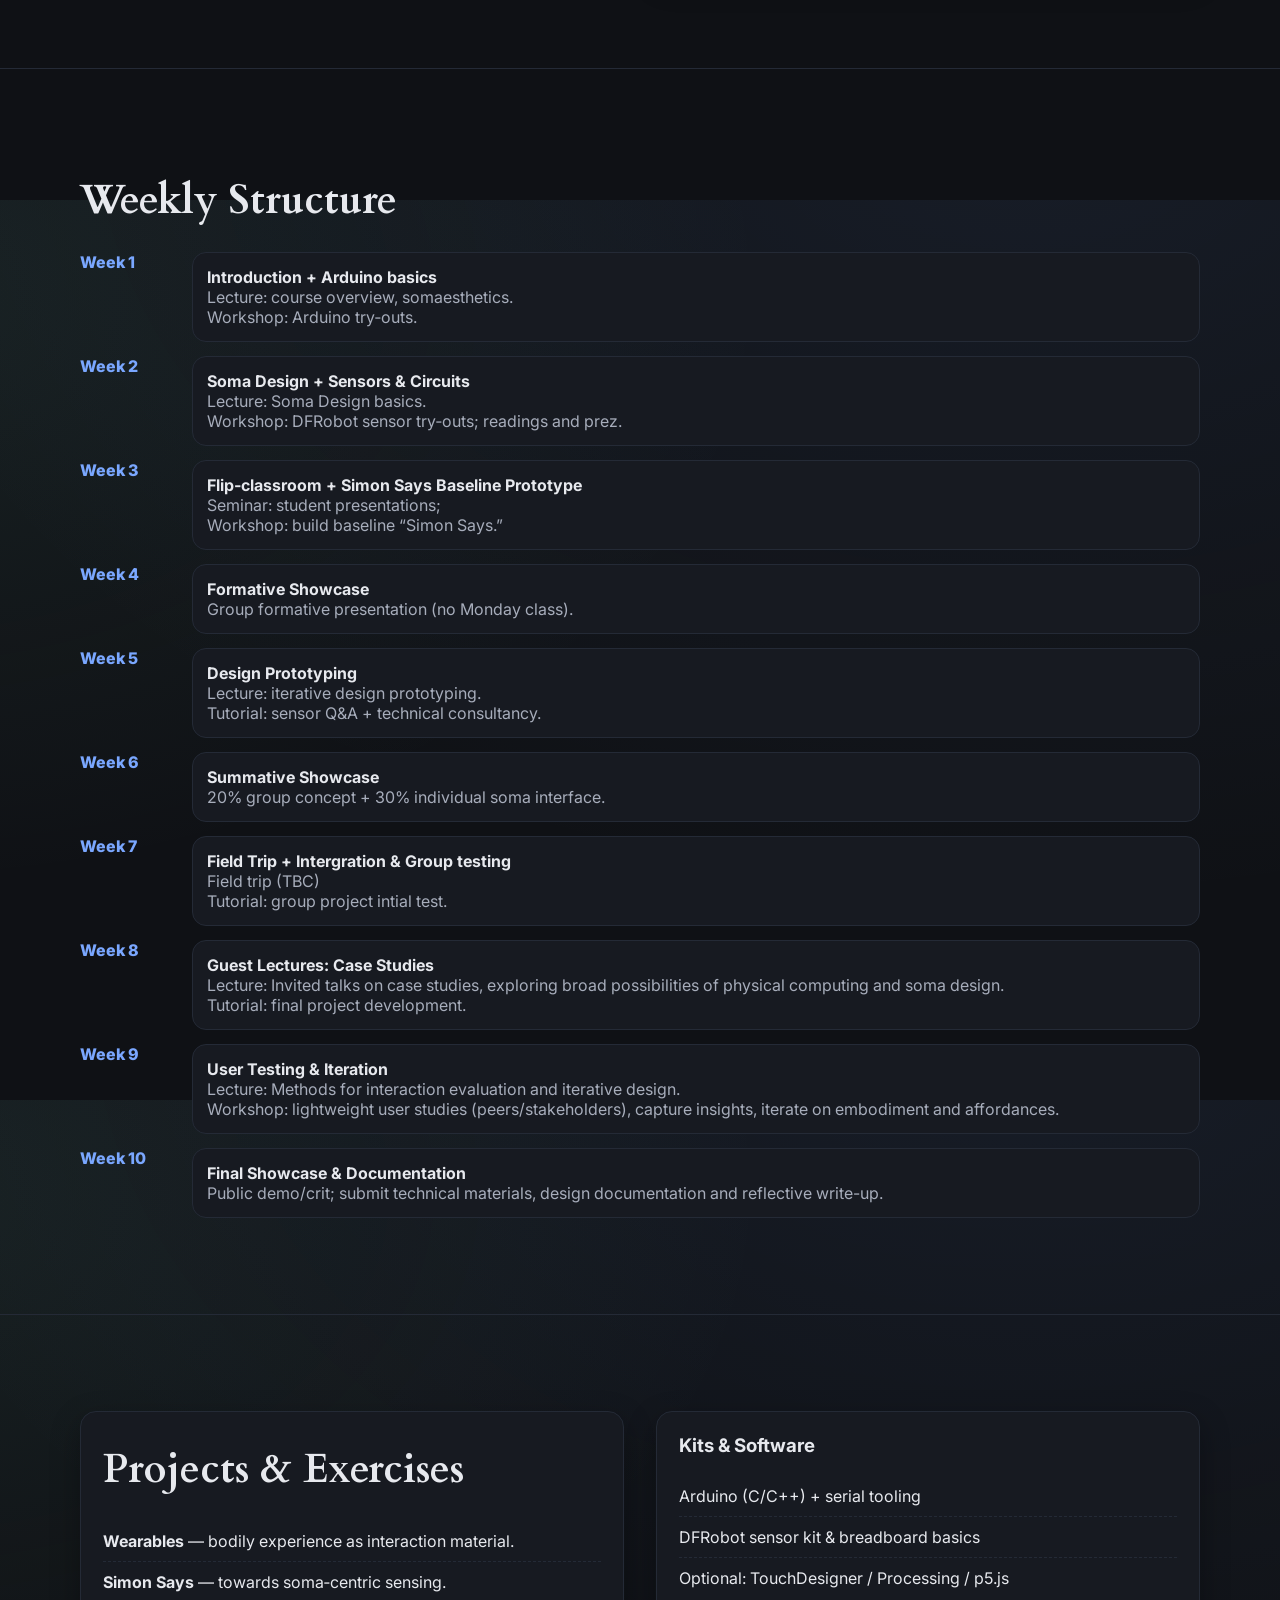
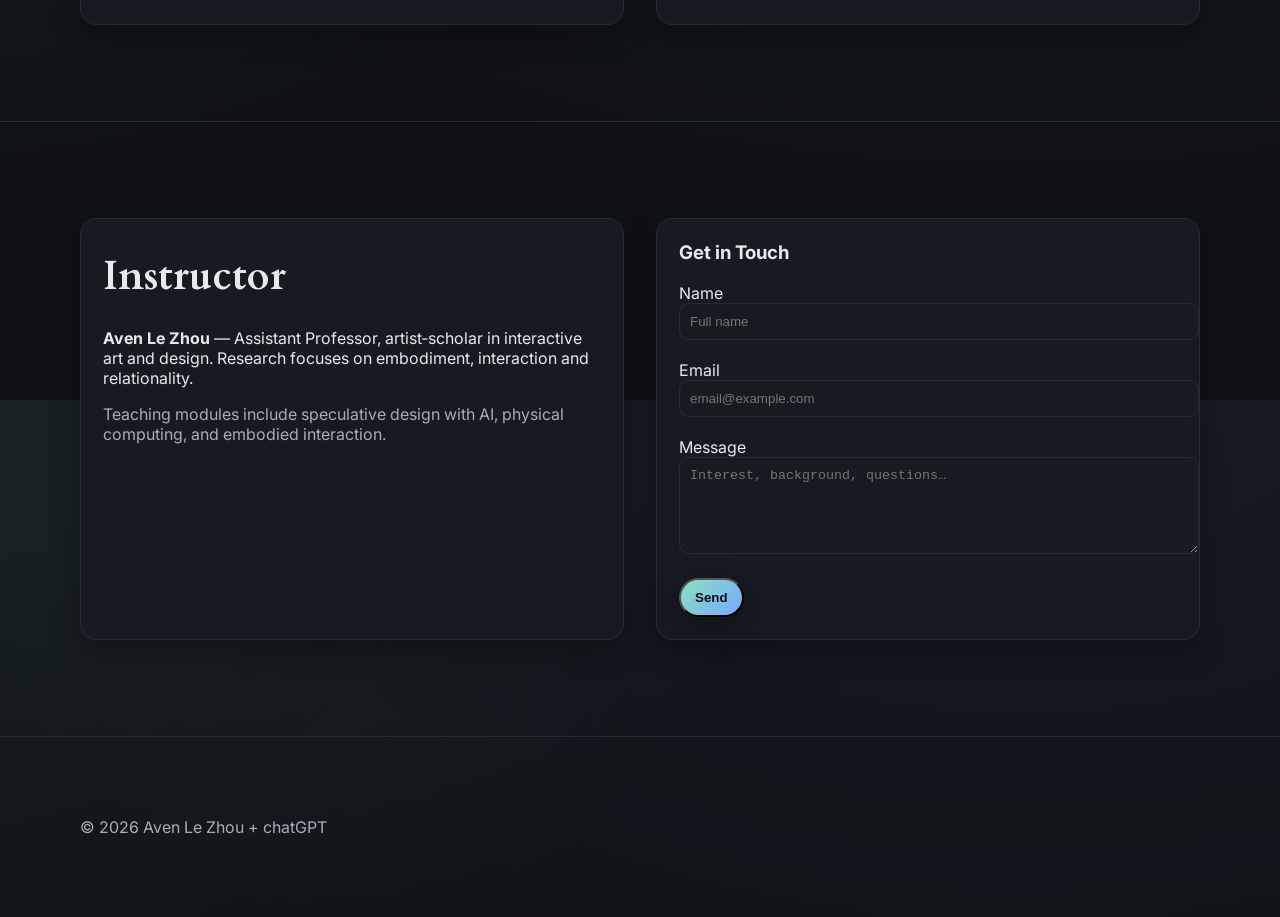
==== commit b13df96a: "update main page" ====
--- a/index.html
+++ b/index.html
@@ -96,6 +96,9 @@
           <span class="tag">Wearables</span>
         </div>
         <a id="apply" href="#contact" class="cta" aria-label="Jump to Contact">Get Info</a>
+        <a id="apply" href="#structure" class="cta" aria-label="Jump to Contact">Weekly Agenda</a>
+        <a id="apply" href=".\slides\index.html" class="cta" aria-label="Jump to Contact"> Slides </a>
+
       </div>
       <aside class="hero-card" aria-label="At‑a‑glance">
         <div class="grid">
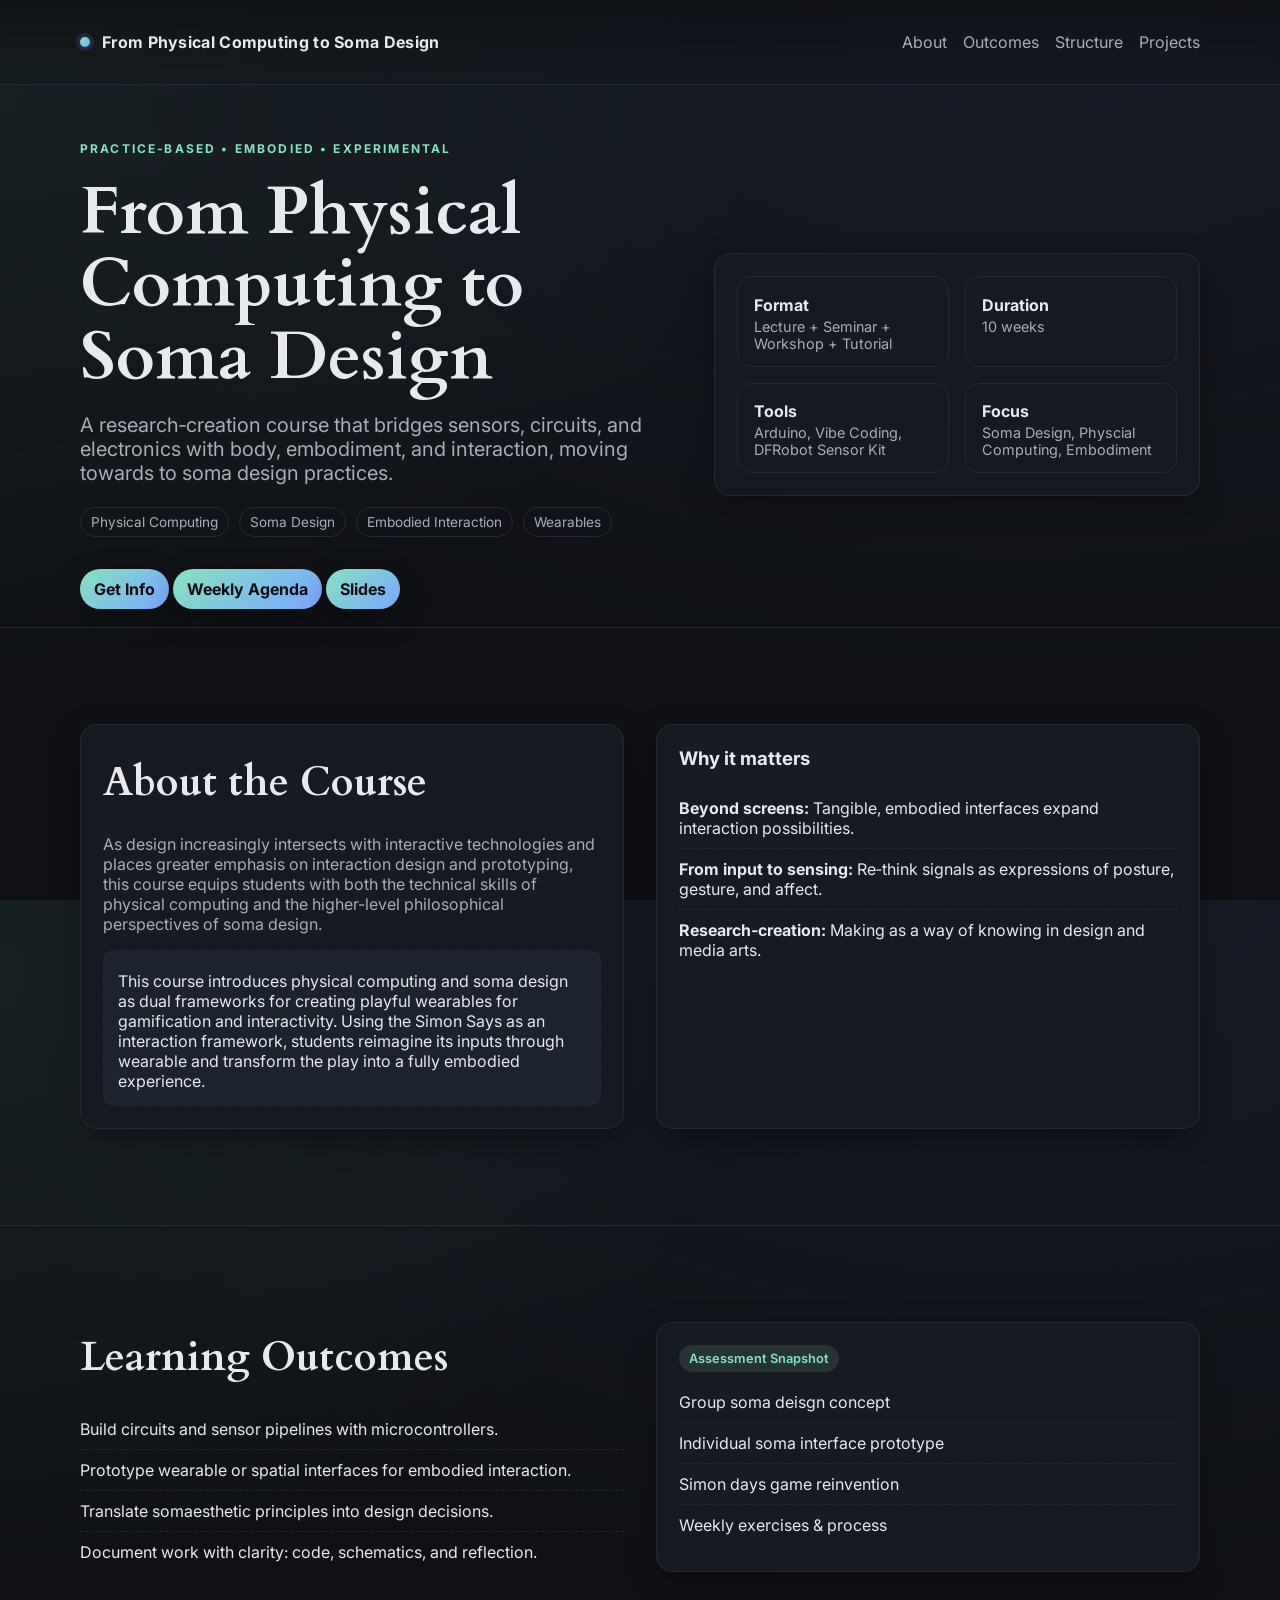
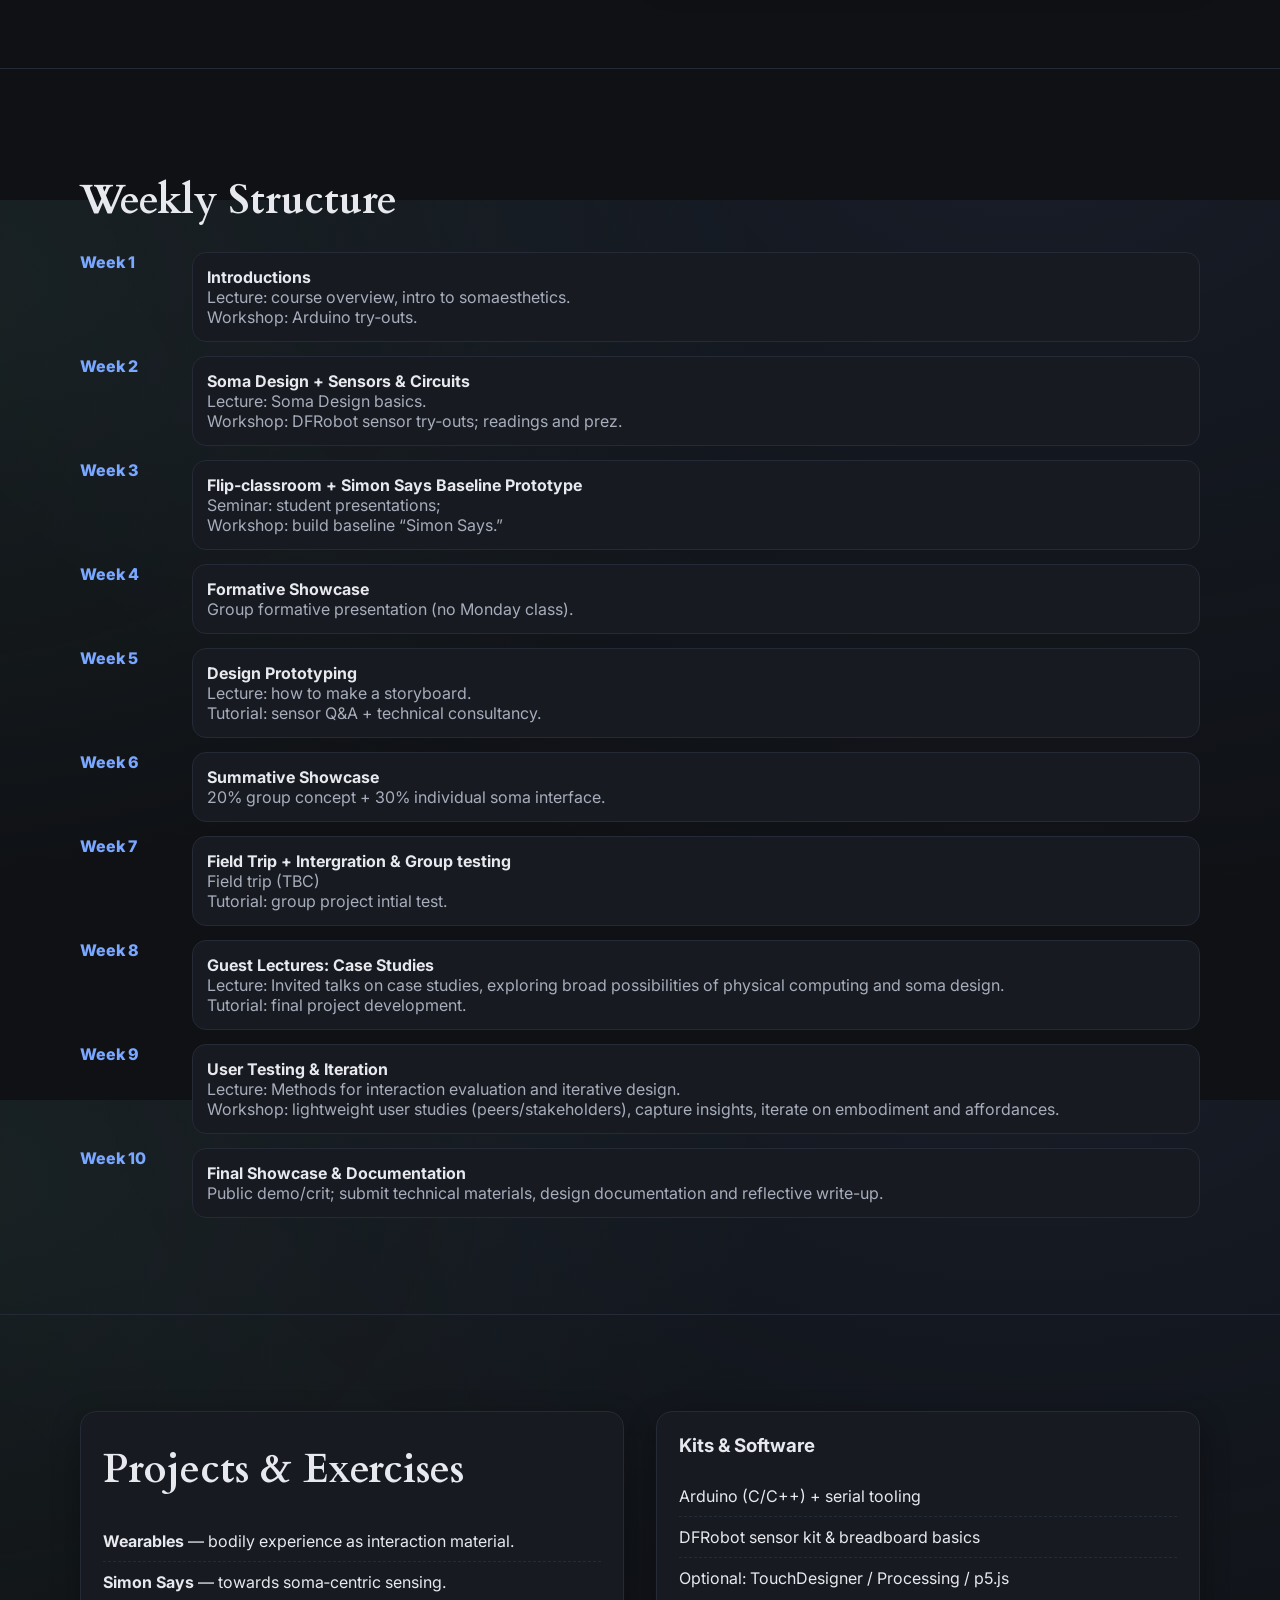
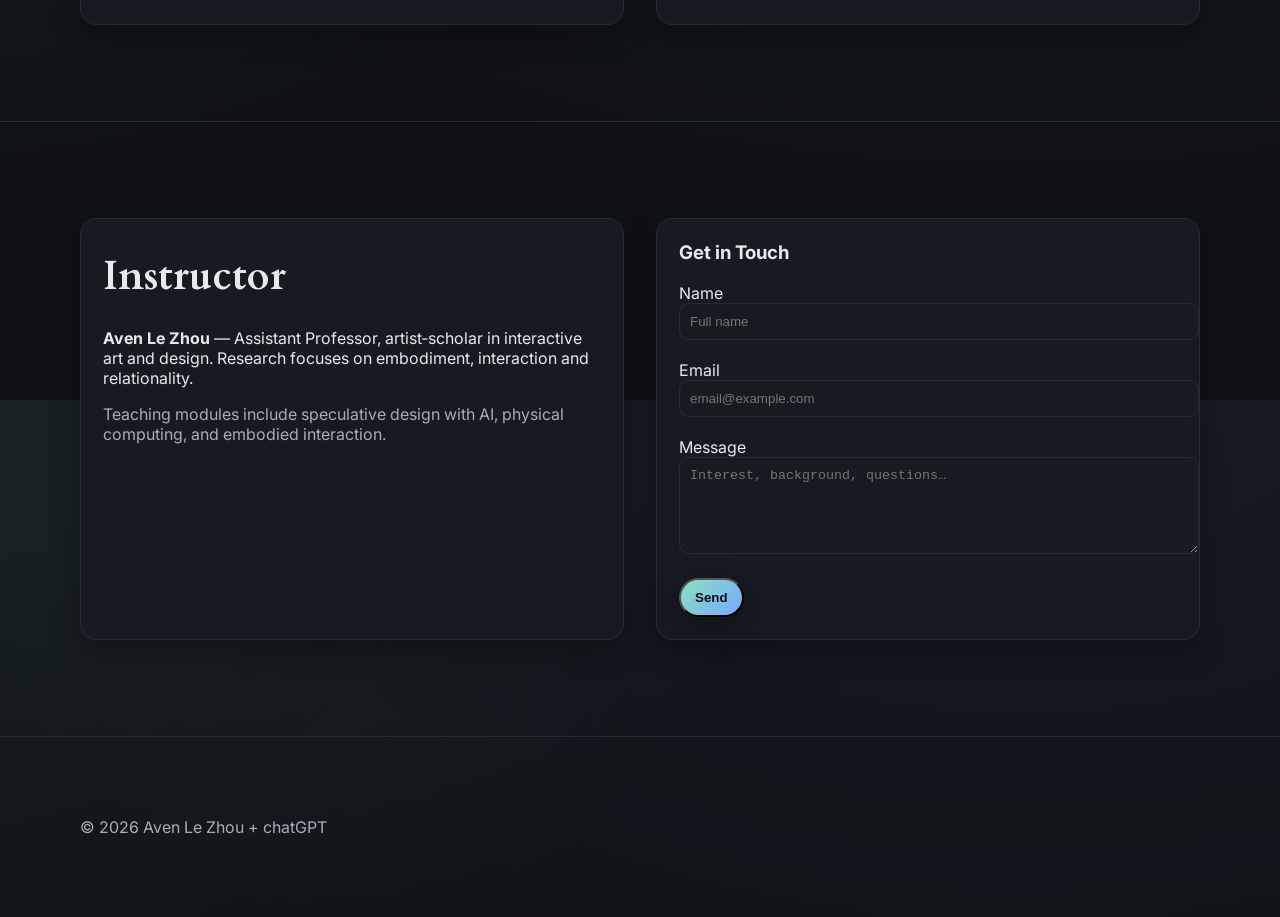
==== commit 7151ebec: "Update index.html" ====
--- a/index.html
+++ b/index.html
@@ -180,8 +180,8 @@
           <div class="week">
             <div class="wno">Week 1</div>
             <div class="wbody">
-              <strong>Introduction + Arduino basics</strong>
-              <div class="muted">Lecture: course overview, somaesthetics. </div>
+              <strong>Introductions</strong>
+              <div class="muted">Lecture: course overview, intro to somaesthetics. </div>
               <div class="muted">Workshop: Arduino try‑outs.</div>
             </div>
           </div>
@@ -212,7 +212,7 @@
             <div class="wno">Week 5</div>
             <div class="wbody">
               <strong>Design Prototyping</strong>
-              <div class="muted">Lecture: iterative design prototyping. </div>
+              <div class="muted">Lecture: how to make a storyboard. </div>
               <div class="muted">Tutorial: sensor Q&A + technical consultancy.</div>
             </div>
           </div>
@@ -289,15 +289,30 @@
         </div>
         <div class="card">
           <h3 style="margin-top:0">Get in Touch</h3>
-          <form onsubmit="event.preventDefault(); alert('Thanks! This demo form can be wired to a real endpoint.');" aria-label="Contact form">
-            <label>Name<br><input required type="text" placeholder="Full name" style="width:100%; padding:10px; border-radius:10px; border:1px solid var(--line); background:transparent; color:var(--text)"></label>
-            <br><br>
-            <label>Email<br><input required type="email" placeholder="email@example.com" style="width:100%; padding:10px; border-radius:10px; border:1px solid var(--line); background:transparent; color:var(--text)"></label>
-            <br><br>
-            <label>Message<br><textarea rows="5" placeholder="Interest, background, questions…" style="width:100%; padding:10px; border-radius:10px; border:1px solid var(--line); background:transparent; color:var(--text)"></textarea></label>
-            <br><br>
-            <button class="cta" type="submit">Send</button>
-          </form>
+          <form action="mailto:le.zhou@xjtlu.edu.cn" method="post" enctype="text/plain" aria-label="Contact form">
+  <label>
+    Name<br>
+    <input required type="text" name="name" placeholder="Full name"
+      style="width:100%; padding:10px; border-radius:10px; border:1px solid var(--line); background:transparent; color:var(--text)">
+  </label>
+  <br><br>
+
+  <label>
+    Email<br>
+    <input required type="email" name="email" placeholder="email@example.com"
+      style="width:100%; padding:10px; border-radius:10px; border:1px solid var(--line); background:transparent; color:var(--text)">
+  </label>
+  <br><br>
+
+  <label>
+    Message<br>
+    <textarea rows="5" name="message" placeholder="Interest, background, questions…"
+      style="width:100%; padding:10px; border-radius:10px; border:1px solid var(--line); background:transparent; color:var(--text)"></textarea>
+  </label>
+  <br><br>
+
+  <button class="cta" type="submit">Send</button>
+</form>
         </div>
       </div>
     </section>
